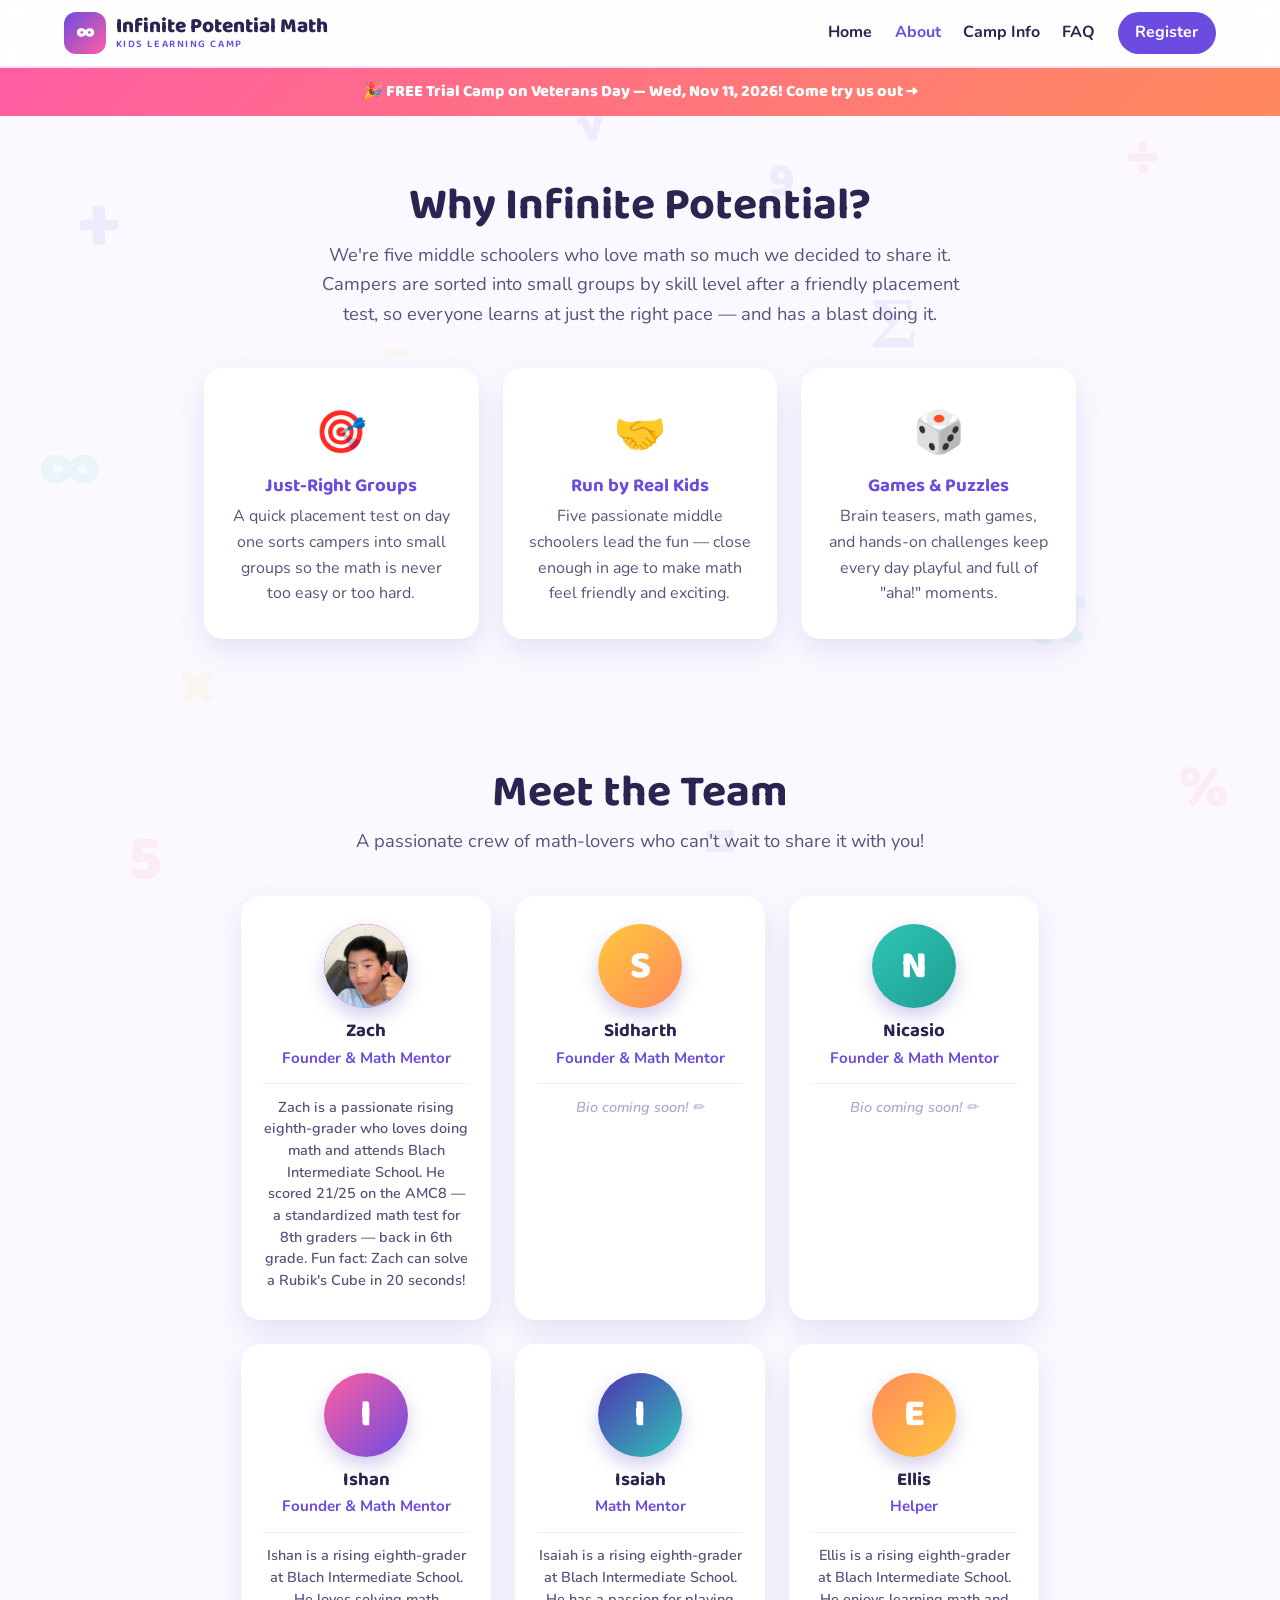
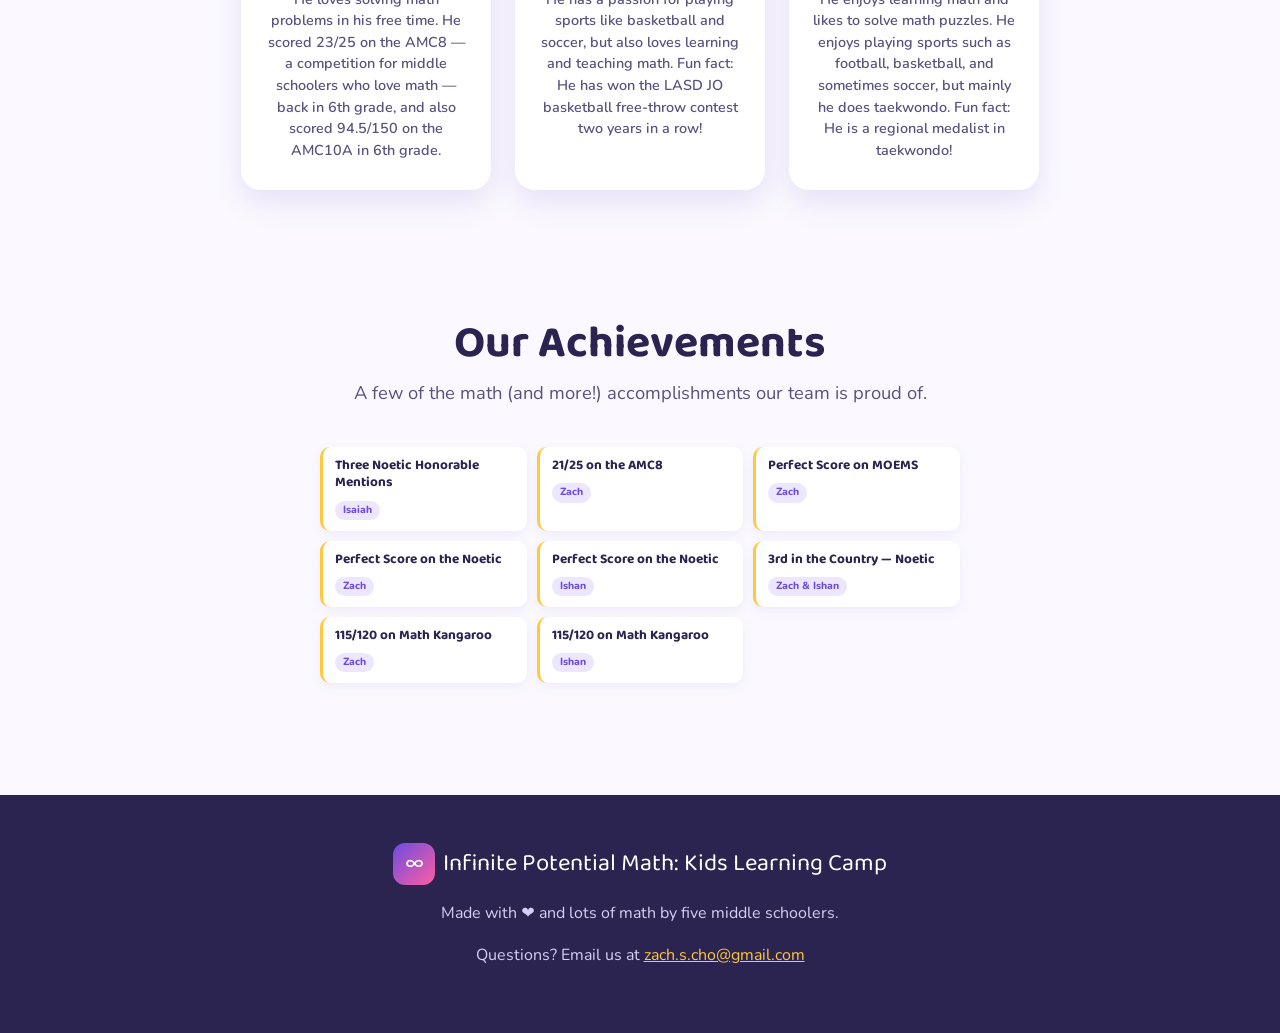
==== about.html @ b16ccacd "Free trial: split into grade sessions (2-3 AM, 4-6 PM), Los Altos location, no schedule; update Elli" ====
<!DOCTYPE html>
<html lang="en">
<head>
  <meta charset="UTF-8" />
  <meta name="viewport" content="width=device-width, initial-scale=1.0" />
  <title>About & Team — Infinite Potential Math: Kids Learning Camp</title>
  <meta name="description" content="Meet the five passionate middle schoolers behind Infinite Potential Math: Kids Learning Camp, and see our math achievements." />
  <link rel="icon" type="image/svg+xml" href="favicon.svg" />
  <link rel="preconnect" href="https://fonts.googleapis.com" />
  <link rel="preconnect" href="https://fonts.gstatic.com" crossorigin />
  <link href="https://fonts.googleapis.com/css2?family=Baloo+2:wght@500;600;700;800&family=Nunito:wght@400;600;700;800&display=swap" rel="stylesheet" />
  <link rel="stylesheet" href="styles.css?v=25" />
</head>
<body>

  <!-- Floating math symbols -->
  <div class="floaties" aria-hidden="true">
    <span>+</span><span>÷</span><span>π</span><span>×</span><span>√</span>
    <span>%</span><span>∞</span><span>=</span><span>−</span><span>Σ</span>
    <span>7</span><span>3</span><span>42</span><span>9</span><span>5</span>
  </div>

  <!-- Navbar -->
  <header class="nav">
    <a href="index.html" class="brand">
      <span class="brand-icon">∞</span>
      <span class="brand-text">Infinite Potential Math <small>Kids Learning Camp</small></span>
    </a>
    <nav class="nav-links">
      <a href="index.html">Home</a>
      <a href="about.html" class="active">About</a>
      <a href="info.html">Camp Info</a>
      <a href="faq.html">FAQ</a>
      <a href="register.html" class="nav-cta">Register</a>
    </nav>
  </header>

  <!-- Announcement banner -->
  <a class="announce" href="index.html#trial">🎉 FREE Trial Camp on Veterans Day — Wed, Nov 11, 2026! Come try us out →</a>

  <!-- About -->
  <section id="about" class="section about page-top">
    <h2 class="section-title">Why Infinite Potential?</h2>
    <p class="section-lead">
      We're five middle schoolers who love math so much we decided to share it.
      Campers are sorted into small groups by skill level after a friendly placement
      test, so everyone learns at just the right pace — and has a blast doing it.
    </p>
    <div class="cards">
      <div class="card">
        <div class="card-emoji">🎯</div>
        <h3>Just-Right Groups</h3>
        <p>A quick placement test on day one sorts campers into small groups so the math is never too easy or too hard.</p>
      </div>
      <div class="card">
        <div class="card-emoji">🤝</div>
        <h3>Run by Real Kids</h3>
        <p>Five passionate middle schoolers lead the fun — close enough in age to make math feel friendly and exciting.</p>
      </div>
      <div class="card">
        <div class="card-emoji">🎲</div>
        <h3>Games &amp; Puzzles</h3>
        <p>Brain teasers, math games, and hands-on challenges keep every day playful and full of "aha!" moments.</p>
      </div>
    </div>
  </section>

  <!-- Meet the Team -->
  <section id="team" class="section team">
    <h2 class="section-title">Meet the Team</h2>
    <p class="section-lead">A passionate crew of math-lovers who can't wait to share it with you!</p>
    <div class="team-grid">
      <div class="team-card">
        <div class="avatar" style="--c1:#6c4ce0; --c2:#ff5da2;">
          <img src="zach.jpg" alt="Zach" />
        </div>
        <h3>Zach</h3>
        <p>Founder &amp; Math Mentor</p>
        <p class="bio">Zach is a passionate rising eighth-grader who loves doing math and attends Blach Intermediate School. He scored 21/25 on the AMC8 — a standardized math test for 8th graders — back in 6th grade. Fun fact: Zach can solve a Rubik's Cube in 20 seconds!</p>
      </div>
      <div class="team-card">
        <div class="avatar" style="--c1:#ffc83d; --c2:#ff8a5c;">S</div>
        <h3>Sidharth</h3>
        <p>Founder &amp; Math Mentor</p>
        <p class="bio bio-todo">Bio coming soon! ✏️</p>
      </div>
      <div class="team-card">
        <div class="avatar" style="--c1:#2ec5b6; --c2:#1f9e91;">N</div>
        <h3>Nicasio</h3>
        <p>Founder &amp; Math Mentor</p>
        <p class="bio bio-todo">Bio coming soon! ✏️</p>
      </div>
      <div class="team-card">
        <div class="avatar" style="--c1:#ff5da2; --c2:#6c4ce0;">I</div>
        <h3>Ishan</h3>
        <p>Founder &amp; Math Mentor</p>
        <p class="bio">Ishan is a rising eighth-grader at Blach Intermediate School. He loves solving math problems in his free time. He scored 23/25 on the AMC8 — a competition for middle schoolers who love math — back in 6th grade, and also scored 94.5/150 on the AMC10A in 6th grade.</p>
      </div>
      <div class="team-card">
        <div class="avatar" style="--c1:#4f33b3; --c2:#2ec5b6;">I</div>
        <h3>Isaiah</h3>
        <p>Math Mentor</p>
        <p class="bio">Isaiah is a rising eighth-grader at Blach Intermediate School. He has a passion for playing sports like basketball and soccer, but also loves learning and teaching math. Fun fact: He has won the LASD JO basketball free-throw contest two years in a row!</p>
      </div>
      <div class="team-card">
        <div class="avatar" style="--c1:#ff8a5c; --c2:#ffc83d;">E</div>
        <h3>Ellis</h3>
        <p>Helper</p>
        <p class="bio">Ellis is a rising eighth-grader at Blach Intermediate School. He enjoys learning math and likes to solve math puzzles. He enjoys playing sports such as football, basketball, and sometimes soccer, but mainly he does taekwondo. Fun fact: He is a regional medalist in taekwondo!</p>
      </div>
    </div>
  </section>

  <!-- Achievements -->
  <section id="achievements" class="section achievements">
    <h2 class="section-title">Our Achievements</h2>
    <p class="section-lead">A few of the math (and more!) accomplishments our team is proud of.</p>
    <div class="achieve-grid">
      <div class="achieve-card">
        <h3>Three Noetic Honorable Mentions</h3>
        <span class="achieve-who">Isaiah</span>
      </div>
      <div class="achieve-card">
        <h3>21/25 on the AMC8</h3>
        <span class="achieve-who">Zach</span>
      </div>
      <div class="achieve-card">
        <h3>Perfect Score on MOEMS</h3>
        <span class="achieve-who">Zach</span>
      </div>
      <div class="achieve-card">
        <h3>Perfect Score on the Noetic</h3>
        <span class="achieve-who">Zach</span>
      </div>
      <div class="achieve-card">
        <h3>Perfect Score on the Noetic</h3>
        <span class="achieve-who">Ishan</span>
      </div>
      <div class="achieve-card">
        <h3>3rd in the Country — Noetic</h3>
        <span class="achieve-who">Zach &amp; Ishan</span>
      </div>
      <div class="achieve-card">
        <h3>115/120 on Math Kangaroo</h3>
        <span class="achieve-who">Zach</span>
      </div>
      <div class="achieve-card">
        <h3>115/120 on Math Kangaroo</h3>
        <span class="achieve-who">Ishan</span>
      </div>
    </div>
  </section>

  <!-- Footer -->
  <footer class="footer">
    <div class="footer-brand"><span class="brand-icon">∞</span> Infinite Potential Math: Kids Learning Camp</div>
    <p>Made with ❤️ and lots of math by five middle schoolers.</p>
    <p class="footer-contact">Questions? Email us at <a href="mailto:zach.s.cho@gmail.com">zach.s.cho@gmail.com</a></p>
  </footer>

</body>
</html>
---- styles.css ----
/* ===== Theme ===== */
:root {
  --purple: #6c4ce0;
  --purple-dark: #4f33b3;
  --pink: #ff5da2;
  --yellow: #ffc83d;
  --teal: #2ec5b6;
  --ink: #2b2350;
  --paper: #fbf9ff;
  --card: #ffffff;
  --shadow: 0 12px 30px rgba(76, 51, 179, 0.12);
  --radius: 20px;
}

* { box-sizing: border-box; }

html { scroll-behavior: smooth; }

body {
  margin: 0;
  font-family: 'Nunito', system-ui, sans-serif;
  color: var(--ink);
  background: var(--paper);
  line-height: 1.6;
  overflow-x: hidden;
}

h1, h2, h3, .brand-text { font-family: 'Baloo 2', cursive; line-height: 1.15; }

a { color: var(--purple); }

/* ===== Floating symbols ===== */
.floaties {
  position: fixed;
  inset: 0;
  pointer-events: none;
  z-index: 0;
}
.floaties span {
  position: absolute;
  font-family: 'Baloo 2', cursive;
  font-weight: 800;
  color: var(--purple);
  opacity: 0.08;
  animation: float 14s ease-in-out infinite;
}
.floaties span:nth-child(1) { left: 6%;  top: 18%; font-size: 5rem; animation-delay: 0s; }
.floaties span:nth-child(2) { left: 88%; top: 12%; font-size: 4rem; color: var(--pink); animation-delay: 1.5s; }
.floaties span:nth-child(3) { left: 80%; top: 60%; font-size: 6rem; color: var(--teal); animation-delay: 3s; }
.floaties span:nth-child(4) { left: 14%; top: 70%; font-size: 4.5rem; color: var(--yellow); animation-delay: 2s; }
.floaties span:nth-child(5) { left: 45%; top: 8%;  font-size: 3.5rem; animation-delay: 4s; }
.floaties span:nth-child(6) { left: 92%; top: 82%; font-size: 4rem; color: var(--pink); animation-delay: 1s; }
.floaties span:nth-child(7) { left: 3%;  top: 45%; font-size: 5rem; color: var(--teal); animation-delay: 5s; }
.floaties span:nth-child(8) { left: 55%; top: 88%; font-size: 4rem; animation-delay: 2.5s; }
.floaties span:nth-child(9) { left: 30%; top: 35%; font-size: 3rem; color: var(--yellow); animation-delay: 3.5s; }
.floaties span:nth-child(10){ left: 68%; top: 30%; font-size: 4.5rem; color: var(--purple); animation-delay: 0.8s; }
.floaties span:nth-child(11){ left: 22%; top: 52%; font-size: 4rem; color: var(--pink); animation-delay: 2.2s; }
.floaties span:nth-child(12){ left: 76%; top: 46%; font-size: 3.5rem; color: var(--yellow); animation-delay: 4.5s; }
.floaties span:nth-child(13){ left: 40%; top: 62%; font-size: 4.5rem; color: var(--teal); animation-delay: 1.3s; }
.floaties span:nth-child(14){ left: 60%; top: 16%; font-size: 3rem; color: var(--purple); animation-delay: 3.8s; }
.floaties span:nth-child(15){ left: 10%; top: 90%; font-size: 4rem; color: var(--pink); animation-delay: 0.4s; }

@keyframes float {
  0%, 100% { transform: translateY(0) rotate(0deg); }
  50% { transform: translateY(-25px) rotate(8deg); }
}

/* ===== Nav ===== */
.nav {
  position: sticky;
  top: 0;
  z-index: 50;
  display: flex;
  align-items: center;
  justify-content: space-between;
  padding: 0.75rem 5vw;
  background: rgba(255, 255, 255, 0.85);
  backdrop-filter: blur(10px);
  border-bottom: 2px solid #eee3ff;
}
.brand {
  display: flex;
  align-items: center;
  gap: 0.6rem;
  text-decoration: none;
  color: var(--ink);
  font-weight: 800;
}
.brand-icon {
  display: grid;
  place-items: center;
  width: 42px;
  height: 42px;
  border-radius: 12px;
  background: linear-gradient(135deg, var(--purple), var(--pink));
  color: #fff;
  font-family: 'Baloo 2', cursive;
  font-size: 1.5rem;
}
.brand-text { font-size: 1.3rem; display: flex; flex-direction: column; }
.brand-text small { font-size: 0.65rem; font-weight: 600; letter-spacing: 0.15em; text-transform: uppercase; color: var(--purple); }

.nav-links { display: flex; align-items: center; gap: 1.4rem; }
.nav-links a { text-decoration: none; color: var(--ink); font-weight: 700; }
.nav-links a:hover { color: var(--purple); }
.nav-links a.active { color: var(--purple); }
.nav-links a.nav-cta.active { color: #fff; }
.page-top { padding-top: 2.5rem; }
.nav-cta {
  background: var(--purple);
  color: #fff !important;
  padding: 0.5rem 1.1rem;
  border-radius: 999px;
}
.nav-cta:hover { background: var(--purple-dark); }

/* ===== Buttons ===== */
.btn {
  display: inline-block;
  text-decoration: none;
  font-weight: 800;
  font-family: 'Baloo 2', cursive;
  padding: 0.85rem 1.8rem;
  border-radius: 999px;
  border: none;
  cursor: pointer;
  transition: transform 0.15s ease, box-shadow 0.15s ease;
  font-size: 1.05rem;
}
.btn:hover { transform: translateY(-3px); }
.btn-primary {
  background: linear-gradient(135deg, var(--pink), #ff8a5c);
  color: #fff;
  box-shadow: 0 10px 22px rgba(255, 93, 162, 0.4);
}
.btn-ghost {
  background: #fff;
  color: var(--purple);
  border: 2px solid var(--purple);
}
.btn-big { font-size: 1.2rem; padding: 1rem 2.4rem; }

/* ===== Announcement banner ===== */
.announce {
  position: relative;
  z-index: 1;
  display: block;
  text-align: center;
  text-decoration: none;
  background: linear-gradient(135deg, var(--pink), #ff8a5c);
  color: #fff;
  font-weight: 800;
  font-family: 'Baloo 2', cursive;
  padding: 0.7rem 1.2rem;
  font-size: 1.02rem;
}
.announce:hover { filter: brightness(1.05); }

/* ===== Free Trial Day ===== */
.trial-card {
  max-width: 760px;
  margin: 0 auto;
  background: linear-gradient(135deg, #fff, #f6f1ff);
  border: 3px solid var(--pink);
  border-radius: var(--radius);
  padding: 2.4rem;
  box-shadow: var(--shadow);
  text-align: center;
}
.trial-eyebrow {
  display: inline-block;
  background: var(--pink);
  color: #fff;
  font-weight: 800;
  padding: 0.35rem 1rem;
  border-radius: 999px;
  font-size: 0.9rem;
  margin: 0 0 0.6rem;
}
.trial-title { font-size: clamp(1.8rem, 4vw, 2.6rem); margin: 0 0 0.6rem; color: var(--ink); }
.trial-sub { max-width: 560px; margin: 0 auto 1.6rem; color: #5a527d; font-size: 1.1rem; }
.trial-facts { display: grid; gap: 0.7rem; max-width: 580px; margin: 0 auto 2rem; text-align: left; }
.trial-fact {
  background: #fff;
  border-radius: 12px;
  padding: 0.8rem 1.1rem;
  color: var(--ink);
  font-weight: 600;
  box-shadow: 0 4px 12px rgba(76, 51, 179, 0.06);
}
.trial-fact-label { display: block; font-family: 'Baloo 2', cursive; color: var(--purple); font-size: 0.95rem; margin-bottom: 0.15rem; }
.trial-sched-title { color: var(--ink); margin: 0 0 1rem; font-size: 1.4rem; }
.trial-timeline { text-align: left; margin-bottom: 2rem; }

/* ===== Hero ===== */
.hero {
  position: relative;
  z-index: 1;
  text-align: center;
  padding: 5rem 5vw 4rem;
}
.hero-inner { max-width: 760px; margin: 0 auto; }
.eyebrow {
  display: inline-block;
  background: #fff0d6;
  color: #b5740a;
  font-weight: 800;
  padding: 0.4rem 1rem;
  border-radius: 999px;
  font-size: 0.9rem;
  margin-bottom: 1rem;
}
.hero h1 {
  font-size: clamp(2.4rem, 6vw, 4rem);
  margin: 0.2rem 0 1rem;
  background: linear-gradient(120deg, var(--purple), var(--pink) 60%, var(--teal));
  -webkit-background-clip: text;
  background-clip: text;
  -webkit-text-fill-color: transparent;
}
.hero-sub { font-size: 1.25rem; color: #5a527d; margin-bottom: 2rem; }
.hero-buttons { display: flex; gap: 1rem; justify-content: center; flex-wrap: wrap; }
.hero-badges {
  display: flex;
  gap: 1.2rem;
  justify-content: center;
  flex-wrap: wrap;
  margin-top: 2.5rem;
  font-weight: 700;
  color: var(--ink);
}
.hero-badges span {
  background: #fff;
  padding: 0.6rem 1.1rem;
  border-radius: 999px;
  box-shadow: var(--shadow);
}

/* ===== Sections ===== */
.section {
  position: relative;
  z-index: 1;
  max-width: 1000px;
  margin: 0 auto;
  padding: 4rem 5vw;
}
.section-title {
  text-align: center;
  font-size: clamp(2rem, 4vw, 2.8rem);
  margin: 0 0 0.5rem;
  color: var(--ink);
}
.section-lead {
  text-align: center;
  max-width: 640px;
  margin: 0 auto 2.5rem;
  font-size: 1.15rem;
  color: #5a527d;
}

/* ===== Welcome / intro ===== */
.welcome-text {
  max-width: 720px;
  margin: 0 auto;
  color: #4a4470;
  font-size: 1.15rem;
  line-height: 1.85;
}
.welcome-text p { margin: 0 0 1.1rem; }
.welcome-text p:last-child { margin-bottom: 0; }
.welcome-text strong { color: var(--purple); }

/* ===== About cards ===== */
.cards { display: grid; grid-template-columns: repeat(auto-fit, minmax(240px, 1fr)); gap: 1.5rem; }
.card {
  background: var(--card);
  border-radius: var(--radius);
  padding: 2rem 1.6rem;
  box-shadow: var(--shadow);
  text-align: center;
  transition: transform 0.2s ease;
}
.card:hover { transform: translateY(-6px); }
.card-emoji { font-size: 2.6rem; }
.card h3 { margin: 0.6rem 0 0.4rem; color: var(--purple); }
.card p { margin: 0; color: #5a527d; }

/* ===== Meet the Team ===== */
.team-grid {
  display: flex;
  flex-wrap: wrap;
  justify-content: center;
  gap: 1.5rem;
}
.team-card {
  flex: 0 1 250px;
  background: var(--card);
  border-radius: var(--radius);
  padding: 1.8rem 1.4rem;
  text-align: center;
  box-shadow: var(--shadow);
  transition: transform 0.2s ease;
}
.team-card:hover { transform: translateY(-6px); }
.avatar {
  width: 84px;
  height: 84px;
  margin: 0 auto 0.8rem;
  border-radius: 50%;
  display: grid;
  place-items: center;
  font-family: 'Baloo 2', cursive;
  font-size: 2.4rem;
  font-weight: 800;
  color: #fff;
  background: linear-gradient(135deg, var(--c1, var(--purple)), var(--c2, var(--pink)));
  box-shadow: 0 8px 18px rgba(76, 51, 179, 0.25);
  overflow: hidden;
}
.avatar img {
  width: 100%;
  height: 100%;
  object-fit: cover;
  border-radius: 50%;
}
.team-card h3 { margin: 0.2rem 0 0.2rem; color: var(--ink); }
.team-card p { margin: 0; color: var(--purple); font-weight: 700; font-size: 0.95rem; }
.team-card .bio {
  margin-top: 0.8rem;
  padding-top: 0.8rem;
  border-top: 1px solid #f0ebff;
  color: #5a527d;
  font-weight: 600;
  font-size: 0.9rem;
  line-height: 1.5;
}
.team-card .bio-todo { color: #b0a8cc; font-style: italic; font-weight: 600; }

/* ===== Achievements ===== */
.achieve-grid {
  display: grid;
  grid-template-columns: repeat(auto-fit, minmax(160px, 1fr));
  gap: 0.6rem;
  max-width: 640px;
  margin: 0 auto;
}
.achieve-card {
  background: var(--card);
  border-radius: 10px;
  padding: 0.6rem 0.75rem;
  box-shadow: 0 4px 12px rgba(76, 51, 179, 0.07);
  border-left: 3px solid var(--yellow);
}
.achieve-card h3 { margin: 0 0 0.25rem; color: var(--ink); font-size: 0.85rem; line-height: 1.3; }
.achieve-who {
  display: inline-block;
  background: #ece6ff;
  color: var(--purple);
  font-weight: 800;
  font-size: 0.65rem;
  padding: 0.1rem 0.5rem;
  border-radius: 999px;
}

/* ===== Scroll reveal ===== */
.reveal {
  opacity: 0;
  transition: opacity 0.7s ease, transform 0.7s cubic-bezier(0.22, 1, 0.36, 1);
  will-change: opacity, transform;
}
.reveal-left  { transform: translateX(-70px); }
.reveal-right { transform: translateX(70px); }
.reveal-up    { transform: translateY(50px); }
.reveal.is-visible { opacity: 1; transform: translate(0, 0); }

@media (prefers-reduced-motion: reduce) {
  .reveal { opacity: 1 !important; transform: none !important; transition: none; }
}

/* ===== Schedule timeline ===== */
.timeline {
  list-style: none;
  margin: 0 auto;
  padding: 0;
  max-width: 640px;
}
.timeline li {
  display: flex;
  gap: 1rem;
  align-items: center;
  background: #fff;
  border-radius: 12px;
  padding: 0.7rem 1.1rem;
  margin-bottom: 0.6rem;
  box-shadow: 0 4px 12px rgba(76, 51, 179, 0.06);
}
.timeline li.break { background: #fffdf3; }
.timeline .time {
  font-weight: 800;
  color: var(--purple);
  min-width: 120px;
  font-family: 'Baloo 2', cursive;
}
.timeline li.break .time { color: #c79100; }
.timeline .event { color: var(--ink); font-weight: 600; }
.schedule-note {
  max-width: 640px;
  margin: 1.6rem auto 0;
  background: #f1ecff;
  border-radius: 14px;
  padding: 1rem 1.4rem;
  text-align: center;
  color: var(--ink);
}

/* ===== Dates ===== */
.spots-banner {
  max-width: 640px;
  margin: -1.2rem auto 2rem;
  text-align: center;
  background: #fff0d6;
  color: #b5740a;
  font-weight: 700;
  padding: 0.7rem 1.2rem;
  border-radius: 12px;
}
.spot-tag {
  display: block;
  margin-top: 0.4rem;
  background: #ffe3ea;
  color: #d6346b;
  font-weight: 800;
  font-size: 0.72rem;
  padding: 0.15rem 0.6rem;
  border-radius: 999px;
}
.weeks { display: grid; grid-template-columns: repeat(auto-fit, minmax(170px, 1fr)); gap: 1rem; }
.week {
  background: linear-gradient(135deg, #fff, #f6f1ff);
  border: 2px solid #eadfff;
  border-radius: 16px;
  padding: 1.3rem 1rem;
  text-align: center;
  font-weight: 700;
  color: var(--ink);
  box-shadow: 0 6px 16px rgba(76, 51, 179, 0.07);
  transition: transform 0.15s ease, border-color 0.15s ease;
}
.week:hover { transform: translateY(-4px); border-color: var(--pink); }
.week-num {
  display: block;
  font-family: 'Baloo 2', cursive;
  font-size: 1.2rem;
  color: var(--pink);
  margin-bottom: 0.2rem;
}
.week-grade {
  display: inline-block;
  margin-top: 0.5rem;
  padding: 0.2rem 0.7rem;
  border-radius: 999px;
  font-size: 0.8rem;
  font-weight: 800;
  font-family: 'Baloo 2', cursive;
}
.grade-upper { background: #ece6ff; color: var(--purple); }
.grade-lower { background: #d8f6f2; color: #1f9e91; }
.btn-grade {
  display: block;
  margin-top: 0.25rem;
  font-style: normal;
  font-size: 0.7rem;
  font-weight: 800;
  padding: 0.1rem 0.5rem;
  border-radius: 999px;
}
.week-btn.is-selected .btn-grade { background: rgba(255, 255, 255, 0.25); color: #fff; }

/* ===== What to Bring (bullet list) ===== */
.bring-list {
  max-width: 640px;
  margin: 0 auto;
  padding-left: 1.3rem;
  color: var(--ink);
  font-size: 1.12rem;
  line-height: 1.7;
}
.bring-list li { margin-bottom: 0.8rem; }
.bring-list strong { color: var(--purple); }

/* ===== What to Bring (legacy cards, unused) ===== */
.bring-grid {
  display: flex;
  flex-wrap: wrap;
  justify-content: center;
  gap: 1.5rem;
}
.bring-break { flex-basis: 100%; height: 0; }
.bring-card {
  flex: 0 1 175px;
  background: linear-gradient(135deg, #fff, #f6f1ff);
  border: 2px solid #eadfff;
  border-radius: var(--radius);
  padding: 2rem 1.4rem;
  text-align: center;
  box-shadow: var(--shadow);
  transition: transform 0.2s ease, border-color 0.2s ease;
}
.bring-card:hover { transform: translateY(-6px); border-color: var(--teal); }
.bring-emoji {
  font-size: 3rem;
  width: 90px;
  height: 90px;
  margin: 0 auto 0.6rem;
  display: grid;
  place-items: center;
  border-radius: 50%;
  background: #fff;
  box-shadow: 0 6px 16px rgba(76, 51, 179, 0.12);
}
.bring-card h3 { margin: 0.4rem 0 0.3rem; color: var(--purple); }
.bring-card p { margin: 0; color: #5a527d; }
.bring-card.optional { border-color: var(--teal); border-style: dashed; }
.opt-tag {
  display: inline-block;
  background: var(--teal);
  color: #fff;
  font-family: 'Nunito', sans-serif;
  font-weight: 800;
  font-size: 0.65rem;
  letter-spacing: 0.05em;
  text-transform: uppercase;
  padding: 0.15rem 0.55rem;
  border-radius: 999px;
  vertical-align: middle;
  margin-left: 0.3rem;
}
.bring-card.recommended { border-color: var(--purple); }
.rec-tag {
  display: inline-block;
  background: var(--purple);
  color: #fff;
  font-family: 'Nunito', sans-serif;
  font-weight: 800;
  font-size: 0.65rem;
  letter-spacing: 0.05em;
  text-transform: uppercase;
  padding: 0.15rem 0.55rem;
  border-radius: 999px;
  vertical-align: middle;
  margin-left: 0.3rem;
}

/* ===== Pricing ===== */
.price-cards {
  display: grid;
  grid-template-columns: repeat(auto-fit, minmax(260px, 1fr));
  gap: 1.5rem;
  margin-bottom: 2.5rem;
}
.price-card {
  position: relative;
  background: #fff;
  border-radius: var(--radius);
  padding: 2rem 1.8rem;
  box-shadow: var(--shadow);
  border: 3px solid transparent;
}
.price-card.featured { border-color: var(--pink); }
.ribbon {
  position: absolute;
  top: -14px;
  right: 20px;
  background: var(--pink);
  color: #fff;
  font-weight: 800;
  font-size: 0.8rem;
  padding: 0.3rem 0.9rem;
  border-radius: 999px;
  font-family: 'Baloo 2', cursive;
}
.price-tag {
  font-family: 'Baloo 2', cursive;
  font-size: 1.4rem;
  color: var(--purple);
}
.price-big {
  font-family: 'Baloo 2', cursive;
  font-size: 3rem;
  color: var(--ink);
  line-height: 1;
  margin: 0.3rem 0;
}
.price-big span { font-size: 1.1rem; color: #8a82ad; font-family: 'Nunito'; font-weight: 700; }
.price-sub { color: #8a82ad; font-weight: 700; margin: 0 0 1rem; }
.price-list { list-style: none; padding: 0; margin: 0; }
.price-list li { padding: 0.35rem 0; border-top: 1px solid #f0ebff; color: #5a527d; }

.discounts { display: grid; grid-template-columns: repeat(auto-fit, minmax(260px, 1fr)); gap: 1.5rem; max-width: 460px; margin: 0 auto; }
.opt-label { font-weight: 600; font-size: 0.85rem; color: #8a82ad; }
.discount {
  background: linear-gradient(135deg, var(--purple), var(--purple-dark));
  color: #fff;
  border-radius: var(--radius);
  padding: 1.8rem;
  text-align: center;
  box-shadow: var(--shadow);
}
.discount:last-child { background: linear-gradient(135deg, var(--teal), #1f9e91); }
.discount-emoji { font-size: 2.4rem; }
.discount h3 { margin: 0.4rem 0; color: #fff; }
.discount p { margin: 0; opacity: 0.95; }
.discount strong { color: var(--yellow); }
.discount:last-child strong { color: #fff; }

/* ===== Register form ===== */
.reg-form {
  max-width: 720px;
  margin: 0 auto;
  background: #fff;
  border-radius: var(--radius);
  padding: 2.2rem;
  box-shadow: var(--shadow);
}
.form-row { display: grid; grid-template-columns: 1fr 1fr; gap: 1.2rem; margin-bottom: 1.2rem; }
.reg-form label { display: flex; flex-direction: column; font-weight: 700; color: var(--ink); gap: 0.35rem; }
.reg-form label.full { margin-bottom: 1.2rem; }
.reg-form input, .reg-form select, .reg-form textarea {
  font-family: 'Nunito', sans-serif;
  font-size: 1rem;
  padding: 0.75rem 0.9rem;
  border: 2px solid #e6def8;
  border-radius: 12px;
  background: #fbf9ff;
  color: var(--ink);
}
.reg-form input:focus, .reg-form select:focus, .reg-form textarea:focus {
  outline: none;
  border-color: var(--purple);
  background: #fff;
}
.form-msg { text-align: center; font-weight: 800; margin: 1rem 0 0; min-height: 1.2rem; color: var(--teal); }

/* Weeks picker */
.weeks-picker { border: none; padding: 0; margin: 0 0 1.2rem; }
.weeks-picker legend {
  font-weight: 700;
  color: var(--ink);
  padding: 0;
  margin-bottom: 0.6rem;
}
.weeks-picker legend span {
  font-weight: 600;
  font-size: 0.85rem;
  color: #8a82ad;
  margin-left: 0.3rem;
}
.week-buttons {
  display: grid;
  grid-template-columns: repeat(auto-fit, minmax(130px, 1fr));
  gap: 0.7rem;
}
.week-btn {
  display: flex;
  flex-direction: column;
  align-items: center;
  gap: 0.1rem;
  font-family: 'Baloo 2', cursive;
  font-weight: 700;
  font-size: 1.05rem;
  color: var(--purple);
  background: #fbf9ff;
  border: 2px solid #e6def8;
  border-radius: 14px;
  padding: 0.7rem 0.5rem;
  cursor: pointer;
  transition: transform 0.12s ease, background 0.12s ease, border-color 0.12s ease, color 0.12s ease;
}
.week-btn small {
  font-family: 'Nunito', sans-serif;
  font-weight: 700;
  font-size: 0.78rem;
  color: #8a82ad;
}
.week-btn:hover { transform: translateY(-3px); border-color: var(--purple); }
.week-btn.is-selected {
  background: linear-gradient(135deg, var(--purple), var(--pink));
  border-color: transparent;
  color: #fff;
  box-shadow: 0 8px 18px rgba(108, 76, 224, 0.35);
}
.week-btn.is-selected small { color: rgba(255, 255, 255, 0.9); }

/* ===== Footer ===== */
.footer {
  position: relative;
  z-index: 1;
  text-align: center;
  padding: 3rem 5vw;
  background: var(--ink);
  color: #d7d0f5;
  margin-top: 3rem;
}
.footer-brand {
  font-family: 'Baloo 2', cursive;
  font-size: 1.5rem;
  color: #fff;
  display: flex;
  align-items: center;
  justify-content: center;
  gap: 0.5rem;
  margin-bottom: 0.5rem;
}
.footer a { color: var(--yellow); }
.footer-fine { opacity: 0.6; font-size: 0.85rem; margin-top: 1rem; }

/* ===== Responsive ===== */
@media (max-width: 640px) {
  .nav-links { gap: 0.8rem; font-size: 0.9rem; }
  .nav-links a:not(.nav-cta) { display: none; }
  .form-row { grid-template-columns: 1fr; }
  .timeline li { flex-direction: column; align-items: flex-start; gap: 0.2rem; }
  .timeline .time { min-width: auto; }
}

/* ===== FAQ ===== */
.faq-list { max-width: 720px; margin: 0 auto; }
.faq-item {
  background: #fff;
  border-radius: 14px;
  box-shadow: 0 4px 12px rgba(76, 51, 179, 0.07);
  margin-bottom: 0.8rem;
  overflow: hidden;
}
.faq-item summary {
  list-style: none;
  cursor: pointer;
  padding: 1rem 1.3rem;
  font-family: 'Baloo 2', cursive;
  font-weight: 700;
  font-size: 1.05rem;
  color: var(--ink);
  display: flex;
  align-items: center;
  justify-content: space-between;
  gap: 1rem;
}
.faq-item summary::-webkit-details-marker { display: none; }
.faq-item summary::after {
  content: '+';
  font-size: 1.5rem;
  color: var(--purple);
  font-weight: 800;
  transition: transform 0.2s ease;
  line-height: 1;
}
.faq-item[open] summary::after { transform: rotate(45deg); }
.faq-item summary:hover { color: var(--purple); }
.faq-item > p {
  margin: 0;
  padding: 0 1.3rem 1.2rem;
  color: #5a527d;
  line-height: 1.6;
}

/* ===== Review / "Check Your Information" ===== */
.review-panel {
  max-width: 720px;
  margin: 0 auto;
  background: #fff;
  border-radius: var(--radius);
  padding: 2.2rem;
  box-shadow: var(--shadow);
}
.review-title { text-align: center; margin: 0 0 0.3rem; color: var(--ink); }
.review-sub { text-align: center; color: #5a527d; margin: 0 0 1.6rem; }
.review-list {
  display: grid;
  grid-template-columns: max-content 1fr;
  gap: 0.7rem 1.2rem;
  margin: 0 0 1.6rem;
}
.review-list dt { font-weight: 800; color: var(--purple); }
.review-list dd { margin: 0; color: var(--ink); word-break: break-word; }
.total-tag {
  display: flex;
  align-items: center;
  justify-content: space-between;
  gap: 1rem;
  background: linear-gradient(135deg, var(--purple), var(--purple-dark));
  color: #fff;
  border-radius: 16px;
  padding: 1.1rem 1.6rem;
  box-shadow: 0 10px 22px rgba(76, 51, 179, 0.3);
}
.total-tag span { font-weight: 700; font-size: 1.15rem; }
.total-tag strong { font-family: 'Baloo 2', cursive; font-size: 2.1rem; line-height: 1; }
.total-note { text-align: center; font-size: 0.9rem; color: #8a82ad; margin: 0.9rem 0 1.5rem; }
.review-actions { display: flex; gap: 1rem; justify-content: center; flex-wrap: wrap; }
.review-done { text-align: center; padding: 1.5rem 1rem; }
.done-emoji { font-size: 3.2rem; }
.review-done h3 { color: var(--purple); margin: 0.5rem 0 0.3rem; font-size: 1.6rem; }
.review-done p { color: #5a527d; margin: 0; }
.submit-error { text-align: center; color: var(--pink); font-weight: 700; margin: 1rem 0 0; }

@media (max-width: 540px) {
  .review-list { grid-template-columns: 1fr; gap: 0.2rem; }
  .review-list dt { margin-top: 0.6rem; }
  .total-tag { flex-direction: column; text-align: center; }
}

/* ===== Confetti 🎉 ===== */
.confetti-piece {
  position: fixed;
  top: -20px;
  z-index: 9999;
  pointer-events: none;
  opacity: 0;
  animation-name: confetti-fall;
  animation-timing-function: ease-in;
  animation-fill-mode: forwards;
}
@keyframes confetti-fall {
  0%   { transform: translateY(-20px) translateX(0) rotate(0deg); opacity: 1; }
  100% { transform: translateY(104vh) translateX(var(--drift, 0)) rotate(var(--spin, 360deg)); opacity: 1; }
}

/* ===== Gradual hover grow =====
   Cards smoothly scale up when hovered. Placed last so the hover
   transform reliably wins over the scroll-reveal end state. */
.card:hover,
.team-card:hover,
.bring-card:hover,
.price-card:hover,
.week:hover {
  transform: translateY(-6px) scale(1.06);
  transition: transform 0.4s cubic-bezier(0.22, 1, 0.36, 1);
}
@media (prefers-reduced-motion: reduce) {
  .card:hover,
  .team-card:hover,
  .bring-card:hover,
  .price-card:hover,
  .week:hover { transform: none; }
}
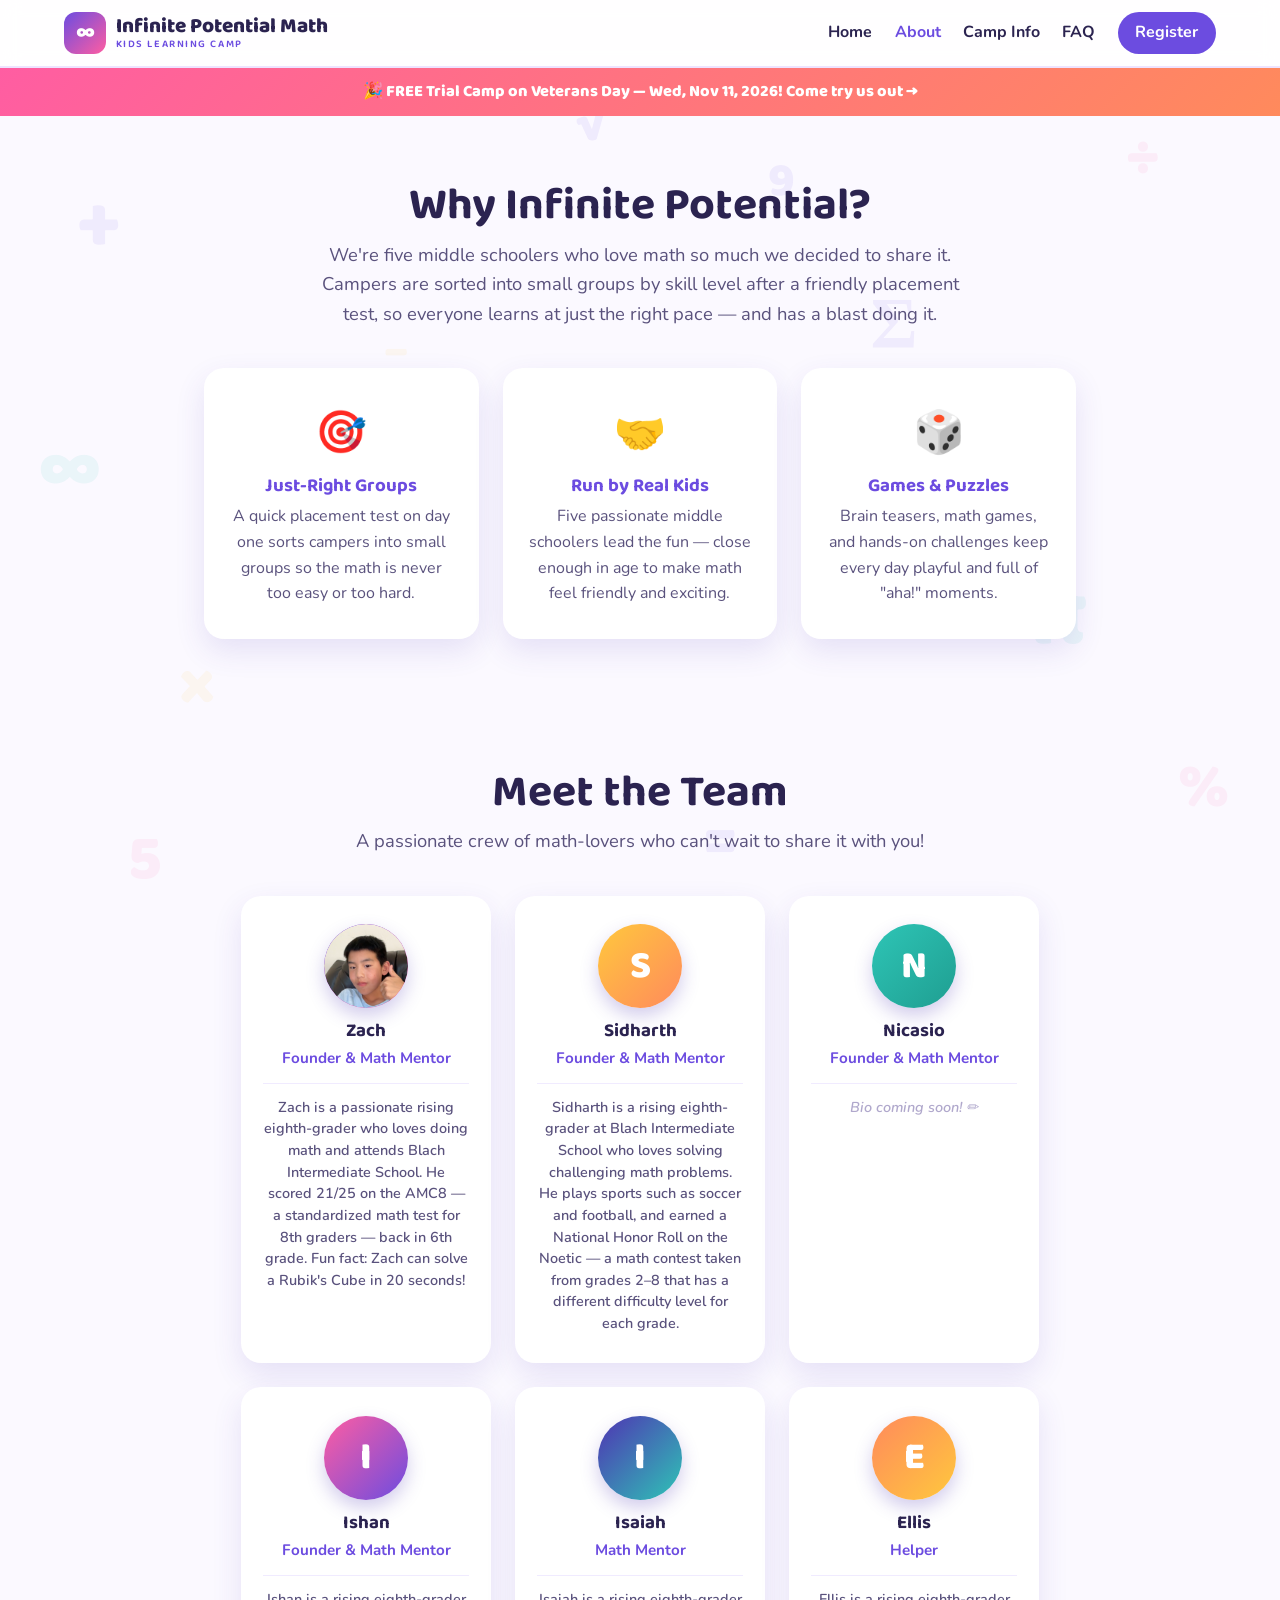
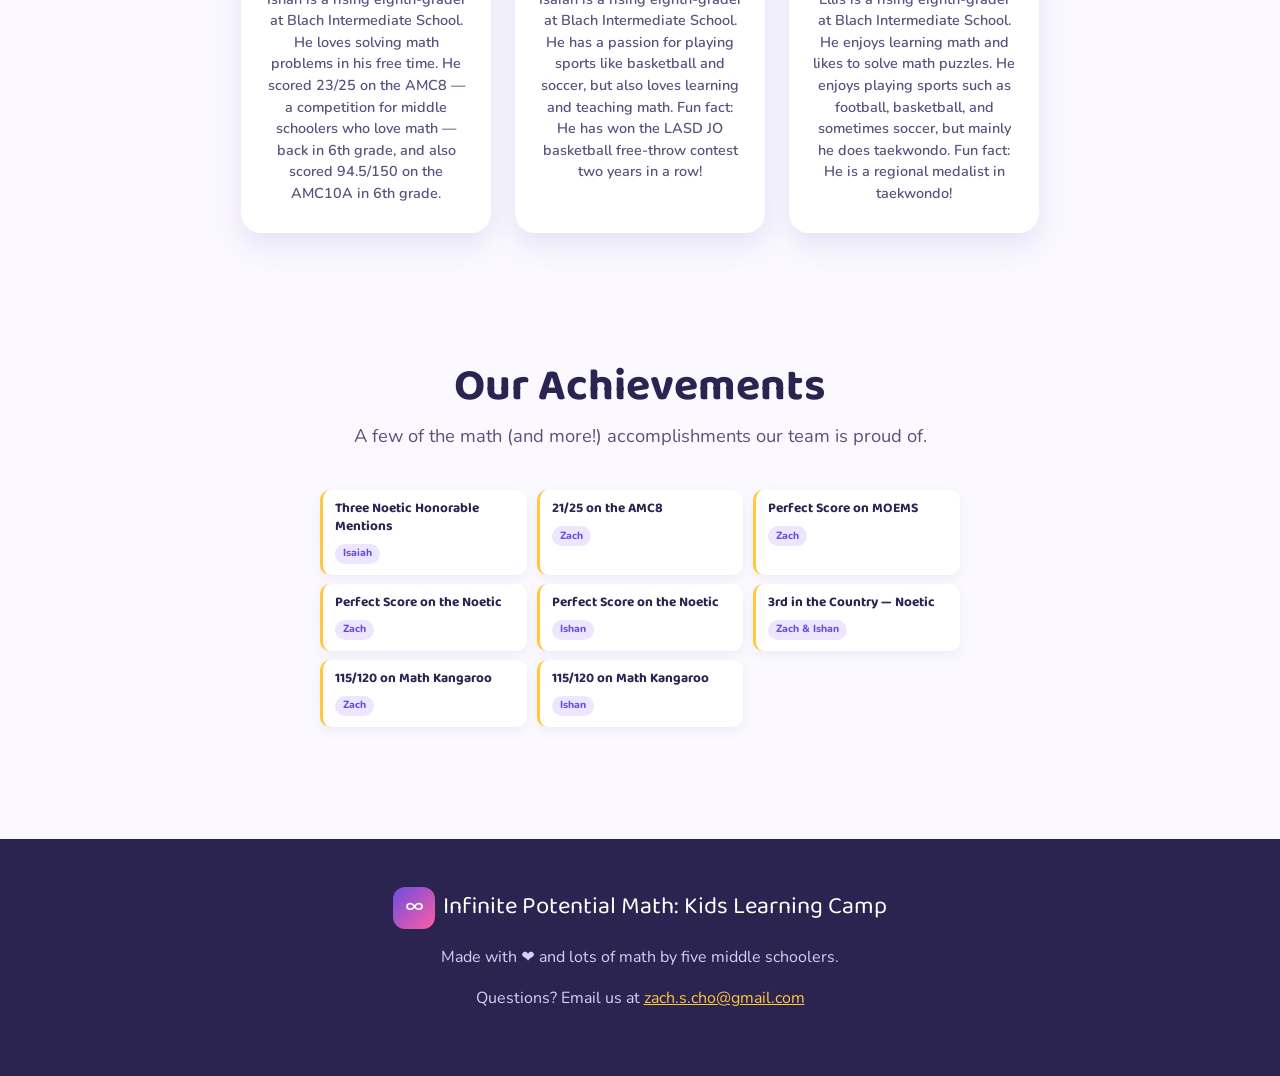
==== commit 770813dd: "Add Sidharth's bio" ====
--- a/about.html
+++ b/about.html
@@ -9,7 +9,7 @@
   <link rel="preconnect" href="https://fonts.googleapis.com" />
   <link rel="preconnect" href="https://fonts.gstatic.com" crossorigin />
   <link href="https://fonts.googleapis.com/css2?family=Baloo+2:wght@500;600;700;800&family=Nunito:wght@400;600;700;800&display=swap" rel="stylesheet" />
-  <link rel="stylesheet" href="styles.css?v=25" />
+  <link rel="stylesheet" href="styles.css?v=28" />
 </head>
 <body>
 
@@ -82,7 +82,7 @@
         <div class="avatar" style="--c1:#ffc83d; --c2:#ff8a5c;">S</div>
         <h3>Sidharth</h3>
         <p>Founder &amp; Math Mentor</p>
-        <p class="bio bio-todo">Bio coming soon! ✏️</p>
+        <p class="bio">Sidharth is a rising eighth-grader at Blach Intermediate School who loves solving challenging math problems. He plays sports such as soccer and football, and earned a National Honor Roll on the Noetic — a math contest taken from grades 2–8 that has a different difficulty level for each grade.</p>
       </div>
       <div class="team-card">
         <div class="avatar" style="--c1:#2ec5b6; --c2:#1f9e91;">N</div>
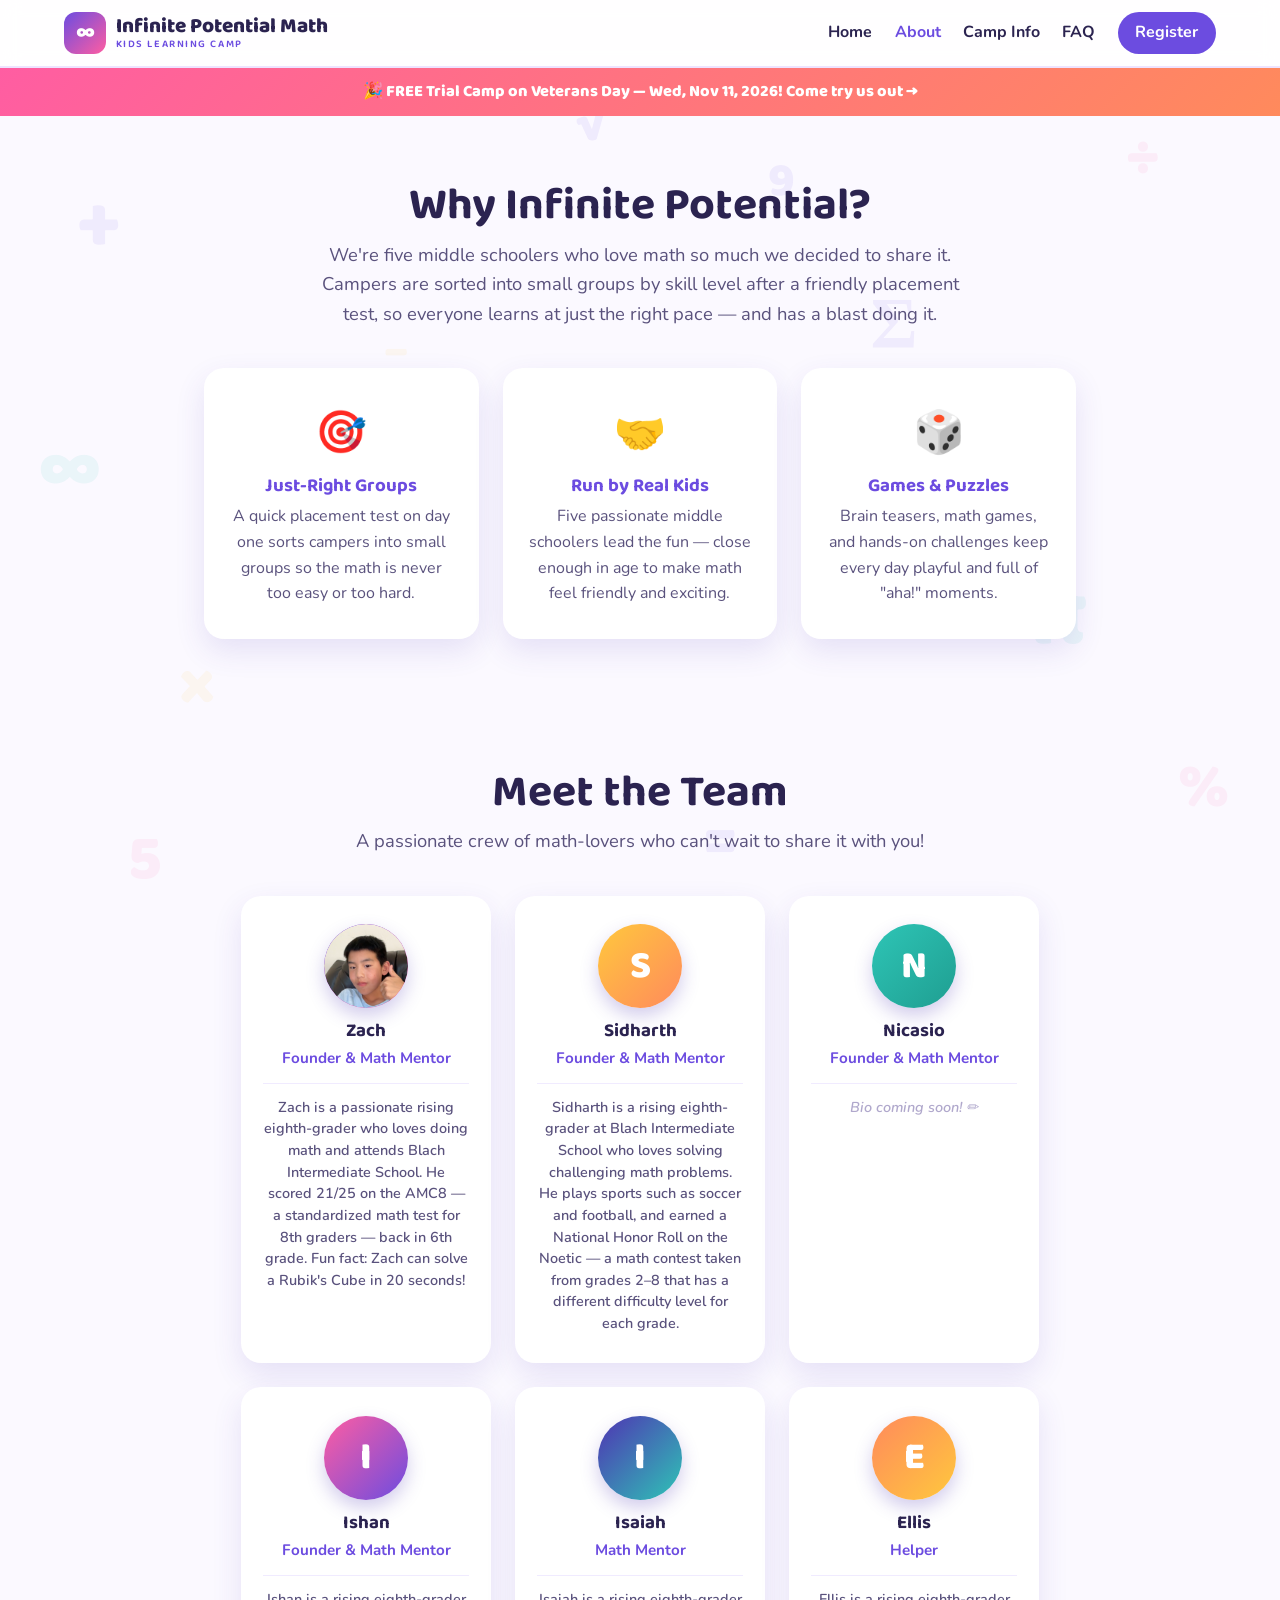
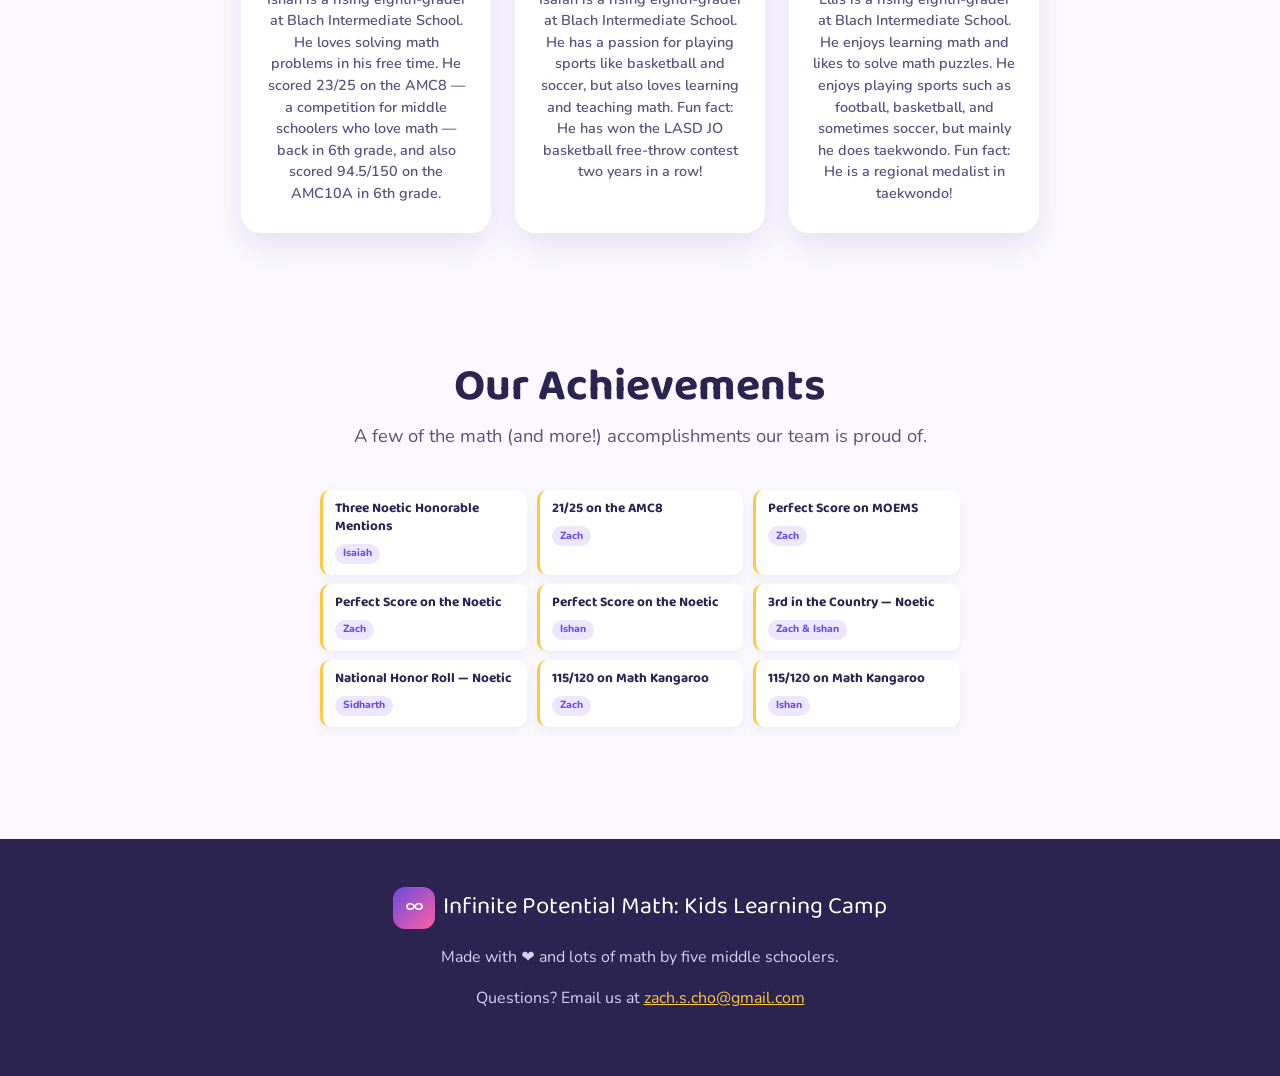
==== commit cb87df8d: "Add Sidharth's National Honor Roll to achievements" ====
--- a/about.html
+++ b/about.html
@@ -141,6 +141,10 @@
         <span class="achieve-who">Zach &amp; Ishan</span>
       </div>
       <div class="achieve-card">
+        <h3>National Honor Roll — Noetic</h3>
+        <span class="achieve-who">Sidharth</span>
+      </div>
+      <div class="achieve-card">
         <h3>115/120 on Math Kangaroo</h3>
         <span class="achieve-who">Zach</span>
       </div>
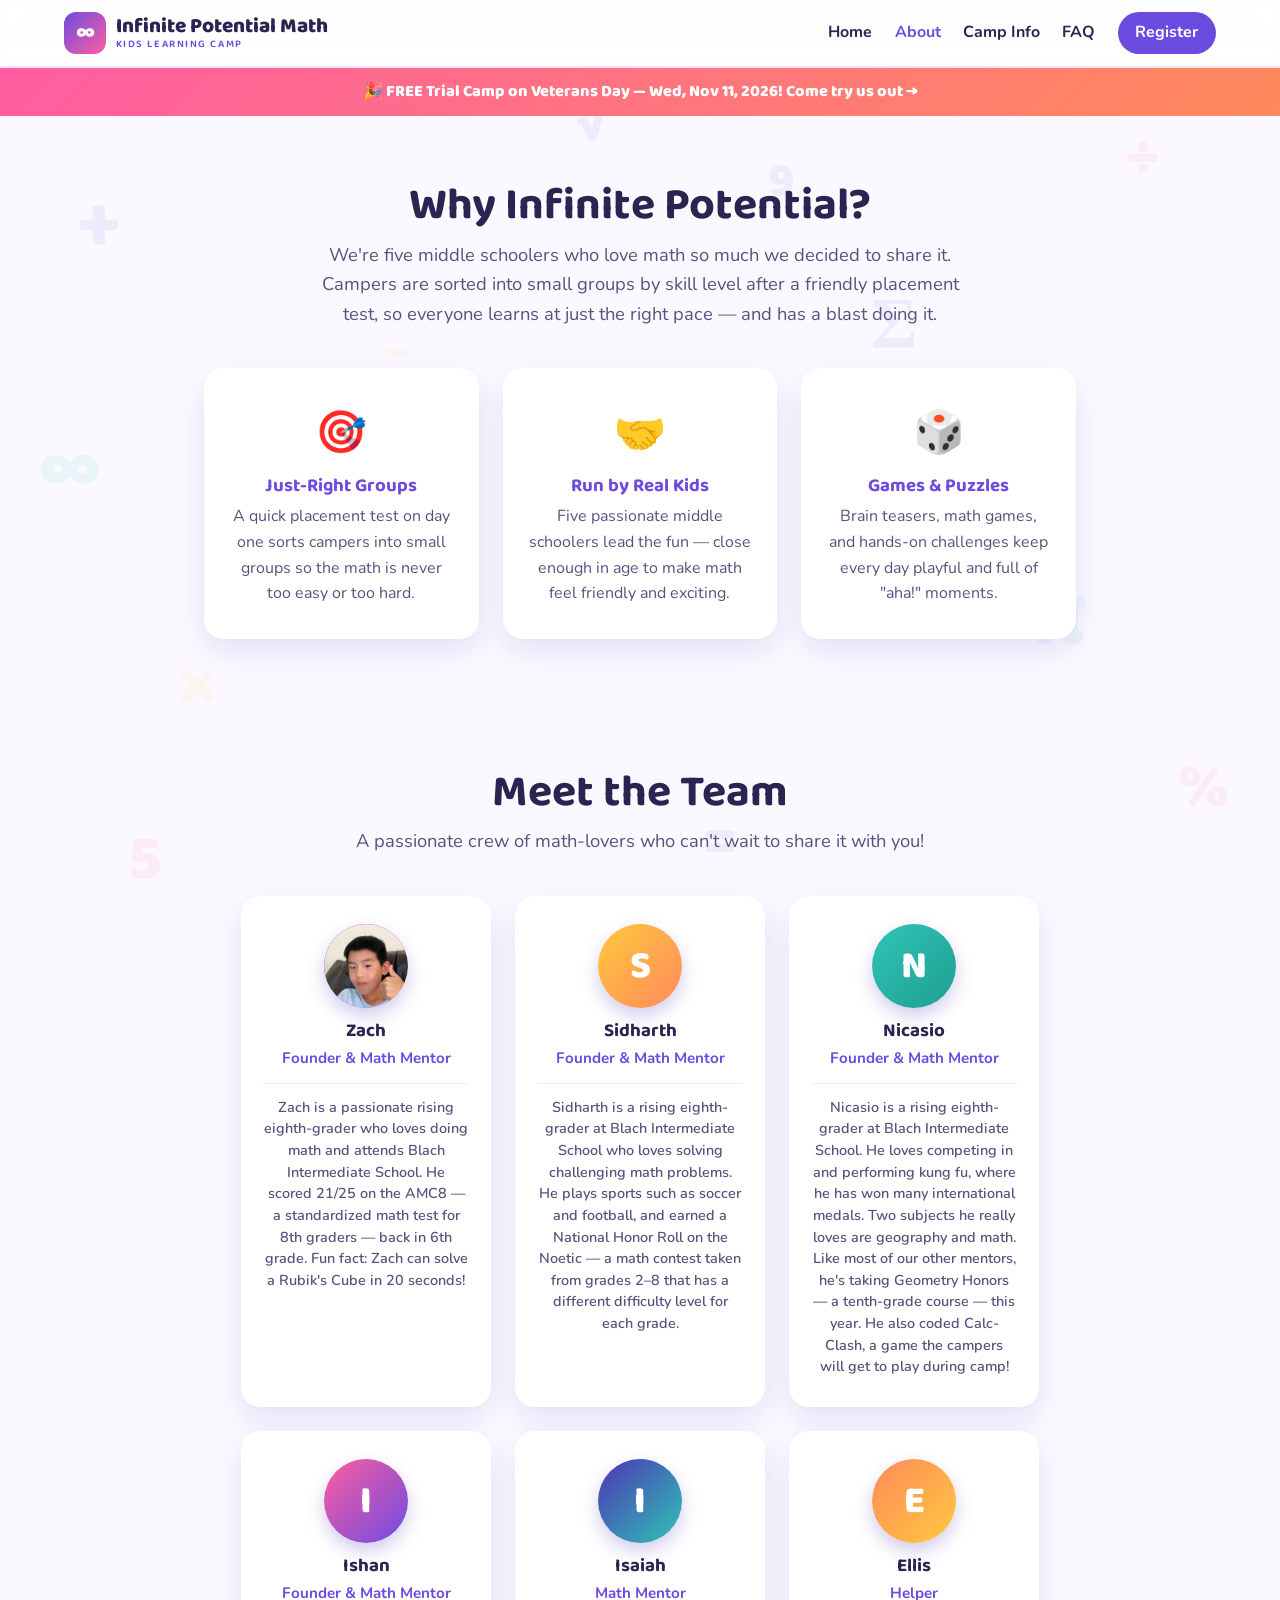
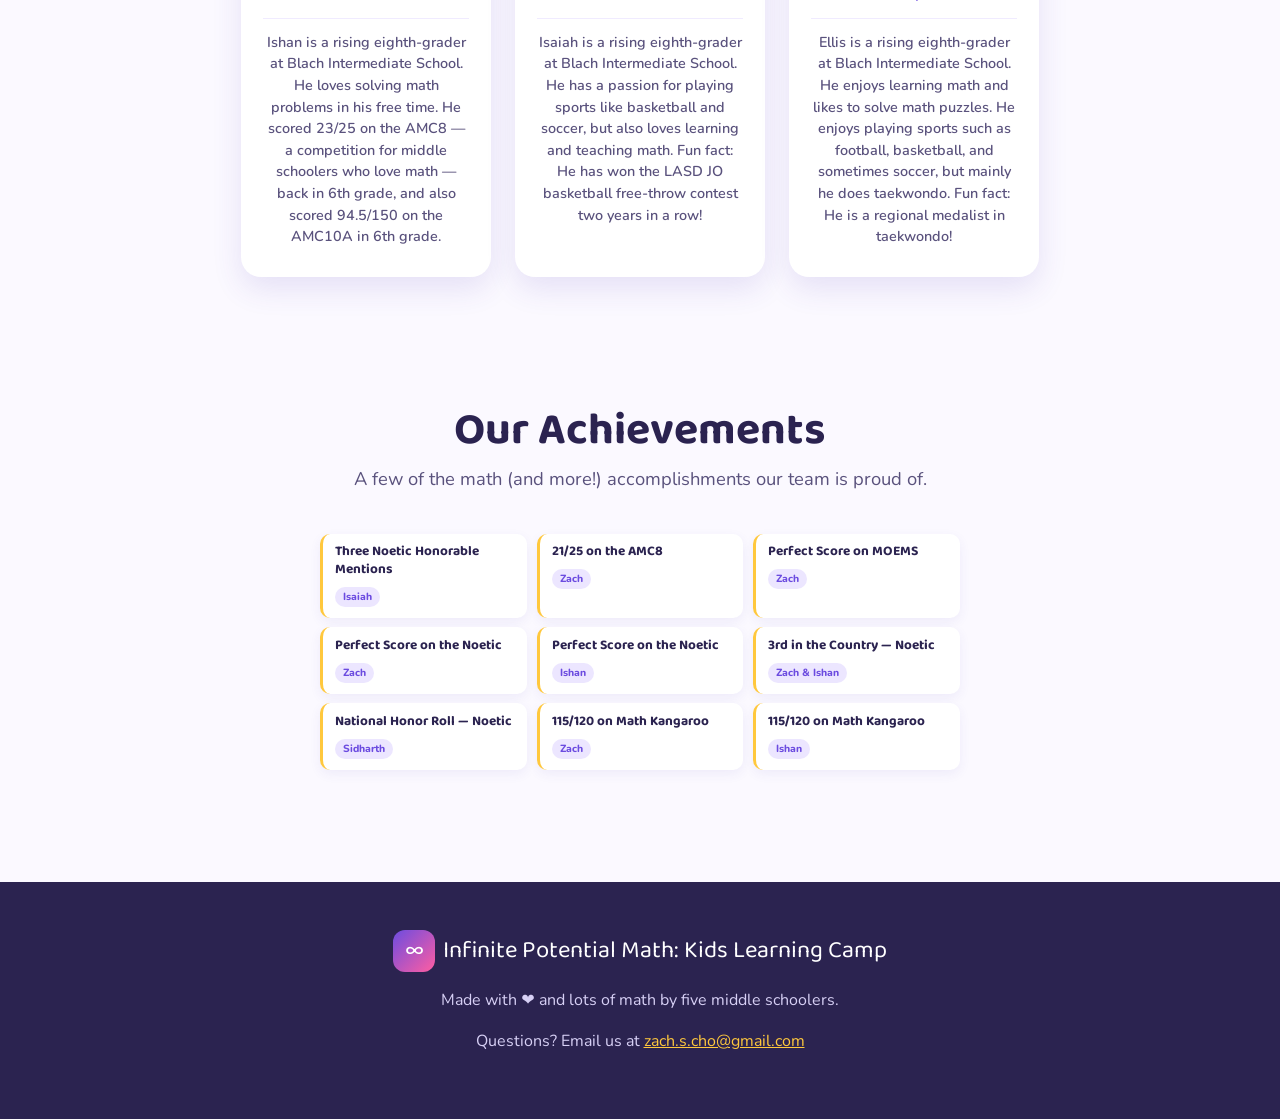
==== commit 6f73ddc8: "Add Nicasio's bio (team page now complete)" ====
--- a/about.html
+++ b/about.html
@@ -9,7 +9,7 @@
   <link rel="preconnect" href="https://fonts.googleapis.com" />
   <link rel="preconnect" href="https://fonts.gstatic.com" crossorigin />
   <link href="https://fonts.googleapis.com/css2?family=Baloo+2:wght@500;600;700;800&family=Nunito:wght@400;600;700;800&display=swap" rel="stylesheet" />
-  <link rel="stylesheet" href="styles.css?v=28" />
+  <link rel="stylesheet" href="styles.css?v=29" />
 </head>
 <body>
 
@@ -88,7 +88,7 @@
         <div class="avatar" style="--c1:#2ec5b6; --c2:#1f9e91;">N</div>
         <h3>Nicasio</h3>
         <p>Founder &amp; Math Mentor</p>
-        <p class="bio bio-todo">Bio coming soon! ✏️</p>
+        <p class="bio">Nicasio is a rising eighth-grader at Blach Intermediate School. He loves competing in and performing kung fu, where he has won many international medals. Two subjects he really loves are geography and math. Like most of our other mentors, he's taking Geometry Honors — a tenth-grade course — this year. He also coded Calc-Clash, a game the campers will get to play during camp!</p>
       </div>
       <div class="team-card">
         <div class="avatar" style="--c1:#ff5da2; --c2:#6c4ce0;">I</div>
@@ -162,5 +162,7 @@
     <p class="footer-contact">Questions? Email us at <a href="mailto:zach.s.cho@gmail.com">zach.s.cho@gmail.com</a></p>
   </footer>
 
+  <button class="to-top" id="toTop" aria-label="Back to top" title="Back to top">↑</button>
+  <script src="site.js?v=29"></script>
 </body>
 </html>
--- a/styles.css
+++ b/styles.css
@@ -809,6 +809,59 @@
   .total-tag { flex-direction: column; text-align: center; }
 }
 
+/* ===== Back-to-top button ===== */
+.to-top {
+  position: fixed;
+  bottom: 22px;
+  right: 22px;
+  width: 52px;
+  height: 52px;
+  border: none;
+  border-radius: 50%;
+  background: linear-gradient(135deg, var(--purple), var(--pink));
+  color: #fff;
+  font-size: 1.5rem;
+  font-weight: 800;
+  line-height: 1;
+  cursor: pointer;
+  box-shadow: 0 8px 20px rgba(76, 51, 179, 0.35);
+  opacity: 0;
+  visibility: hidden;
+  transform: translateY(12px);
+  transition: opacity 0.25s ease, transform 0.25s ease, visibility 0.25s;
+  z-index: 60;
+}
+.to-top.show { opacity: 1; visibility: visible; transform: translateY(0); }
+.to-top:hover { filter: brightness(1.07); transform: translateY(-3px); }
+@media print { .to-top { display: none; } }
+
+/* ===== 404 page ===== */
+.notfound {
+  text-align: center;
+  max-width: 640px;
+  margin: 0 auto;
+}
+.notfound-big {
+  font-family: 'Baloo 2', cursive;
+  font-size: clamp(5rem, 20vw, 10rem);
+  line-height: 1;
+  margin: 0;
+  background: linear-gradient(120deg, var(--purple), var(--pink) 60%, var(--teal));
+  -webkit-background-clip: text;
+  background-clip: text;
+  -webkit-text-fill-color: transparent;
+}
+.notfound-joke {
+  background: #fff;
+  border-radius: var(--radius);
+  padding: 1.4rem 1.6rem;
+  box-shadow: var(--shadow);
+  margin: 1.8rem auto;
+  color: var(--ink);
+  font-weight: 700;
+  font-size: 1.15rem;
+}
+
 /* ===== Confetti 🎉 ===== */
 .confetti-piece {
   position: fixed;
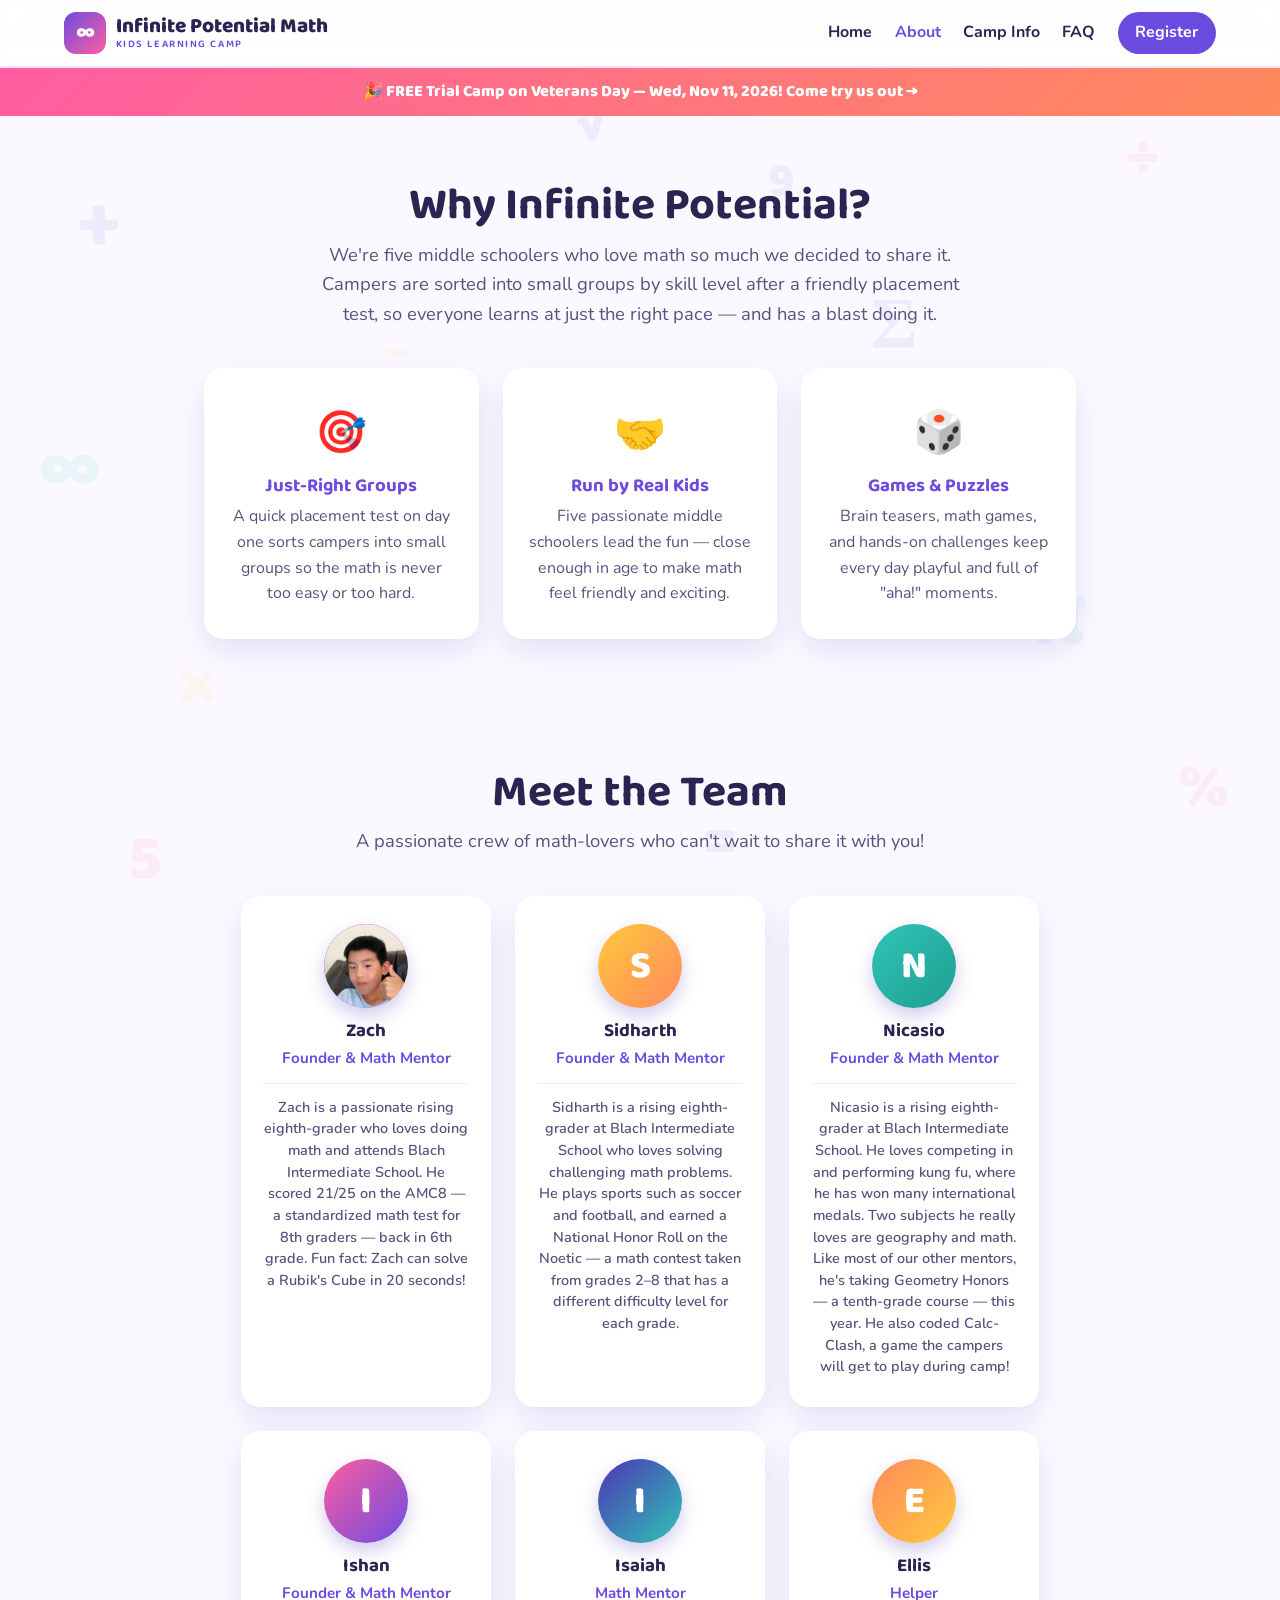
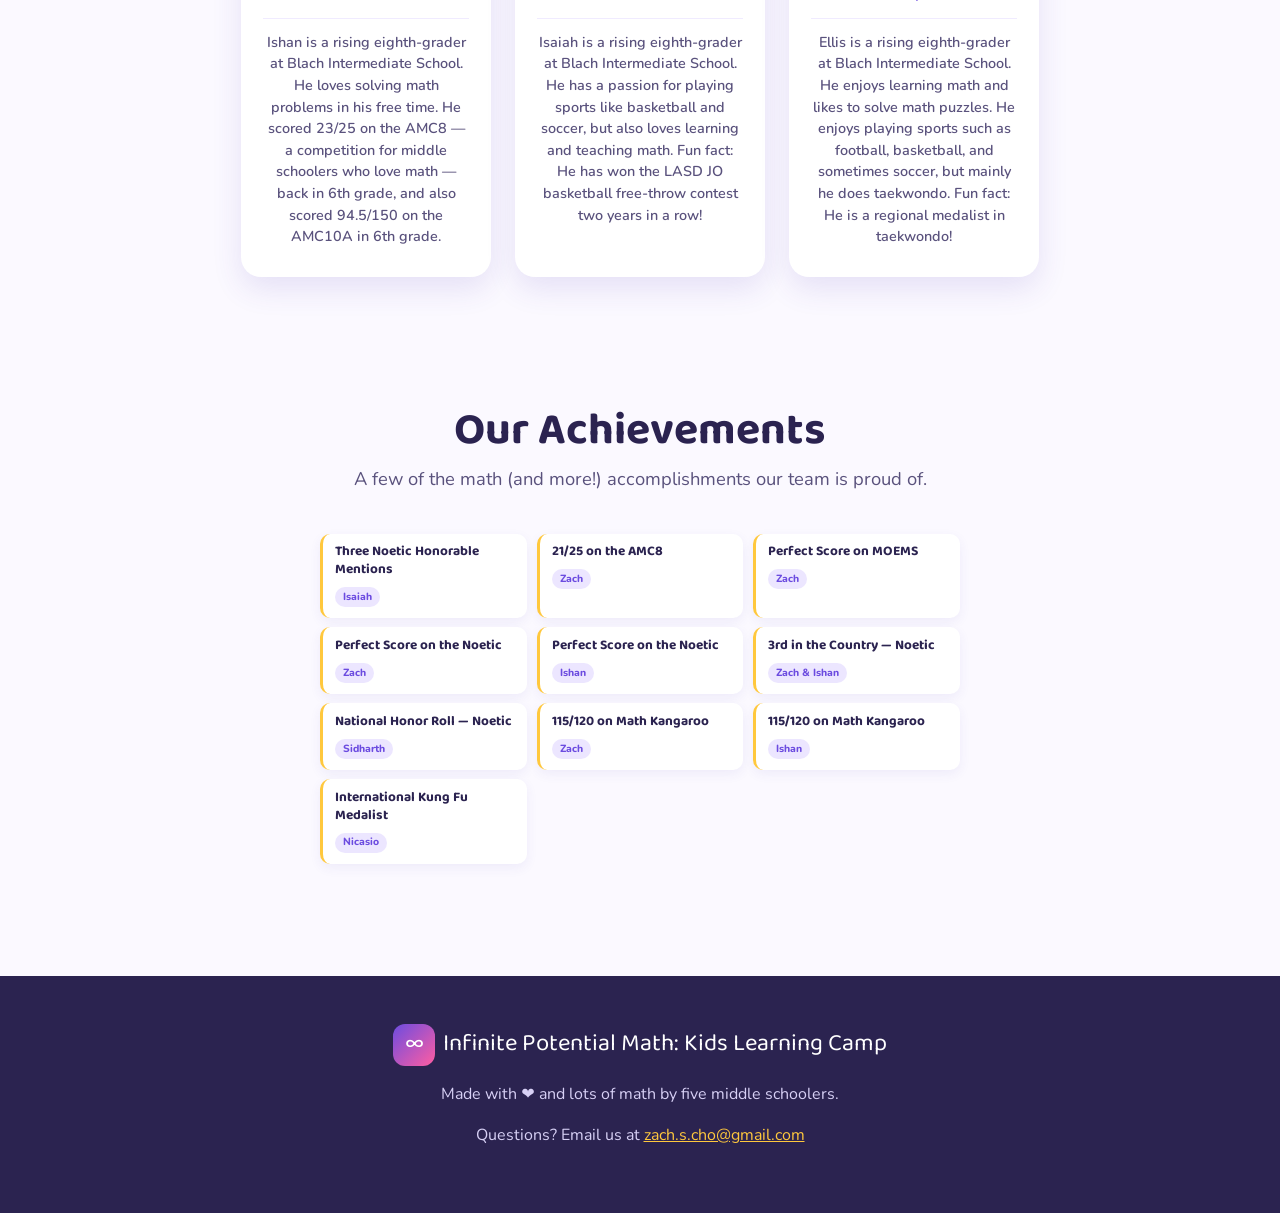
==== commit cc487c79: "Add Nicasio kung fu achievement and Calc-Clash callout on home" ====
--- a/about.html
+++ b/about.html
@@ -9,7 +9,7 @@
   <link rel="preconnect" href="https://fonts.googleapis.com" />
   <link rel="preconnect" href="https://fonts.gstatic.com" crossorigin />
   <link href="https://fonts.googleapis.com/css2?family=Baloo+2:wght@500;600;700;800&family=Nunito:wght@400;600;700;800&display=swap" rel="stylesheet" />
-  <link rel="stylesheet" href="styles.css?v=29" />
+  <link rel="stylesheet" href="styles.css?v=30" />
 </head>
 <body>
 
@@ -152,6 +152,10 @@
         <h3>115/120 on Math Kangaroo</h3>
         <span class="achieve-who">Ishan</span>
       </div>
+      <div class="achieve-card">
+        <h3>International Kung Fu Medalist</h3>
+        <span class="achieve-who">Nicasio</span>
+      </div>
     </div>
   </section>
 
@@ -163,6 +167,6 @@
   </footer>
 
   <button class="to-top" id="toTop" aria-label="Back to top" title="Back to top">↑</button>
-  <script src="site.js?v=29"></script>
+  <script src="site.js?v=30"></script>
 </body>
 </html>
--- a/styles.css
+++ b/styles.css
@@ -809,6 +809,36 @@
   .total-tag { flex-direction: column; text-align: center; }
 }
 
+/* ===== Calc-Clash callout ===== */
+.cc-card {
+  max-width: 780px;
+  margin: 0 auto;
+  display: flex;
+  align-items: center;
+  gap: 1.4rem;
+  background: linear-gradient(135deg, var(--purple), var(--purple-dark));
+  color: #fff;
+  border-radius: var(--radius);
+  padding: 1.8rem 2rem;
+  box-shadow: var(--shadow);
+}
+.cc-emoji {
+  font-size: 3.4rem;
+  flex-shrink: 0;
+  width: 78px;
+  height: 78px;
+  display: grid;
+  place-items: center;
+  border-radius: 20px;
+  background: rgba(255, 255, 255, 0.15);
+}
+.cc-body h3 { margin: 0 0 0.35rem; color: #fff; font-size: 1.5rem; }
+.cc-body p { margin: 0; color: #e7e0ff; line-height: 1.55; }
+.cc-body strong { color: var(--yellow); }
+@media (max-width: 560px) {
+  .cc-card { flex-direction: column; text-align: center; }
+}
+
 /* ===== Back-to-top button ===== */
 .to-top {
   position: fixed;
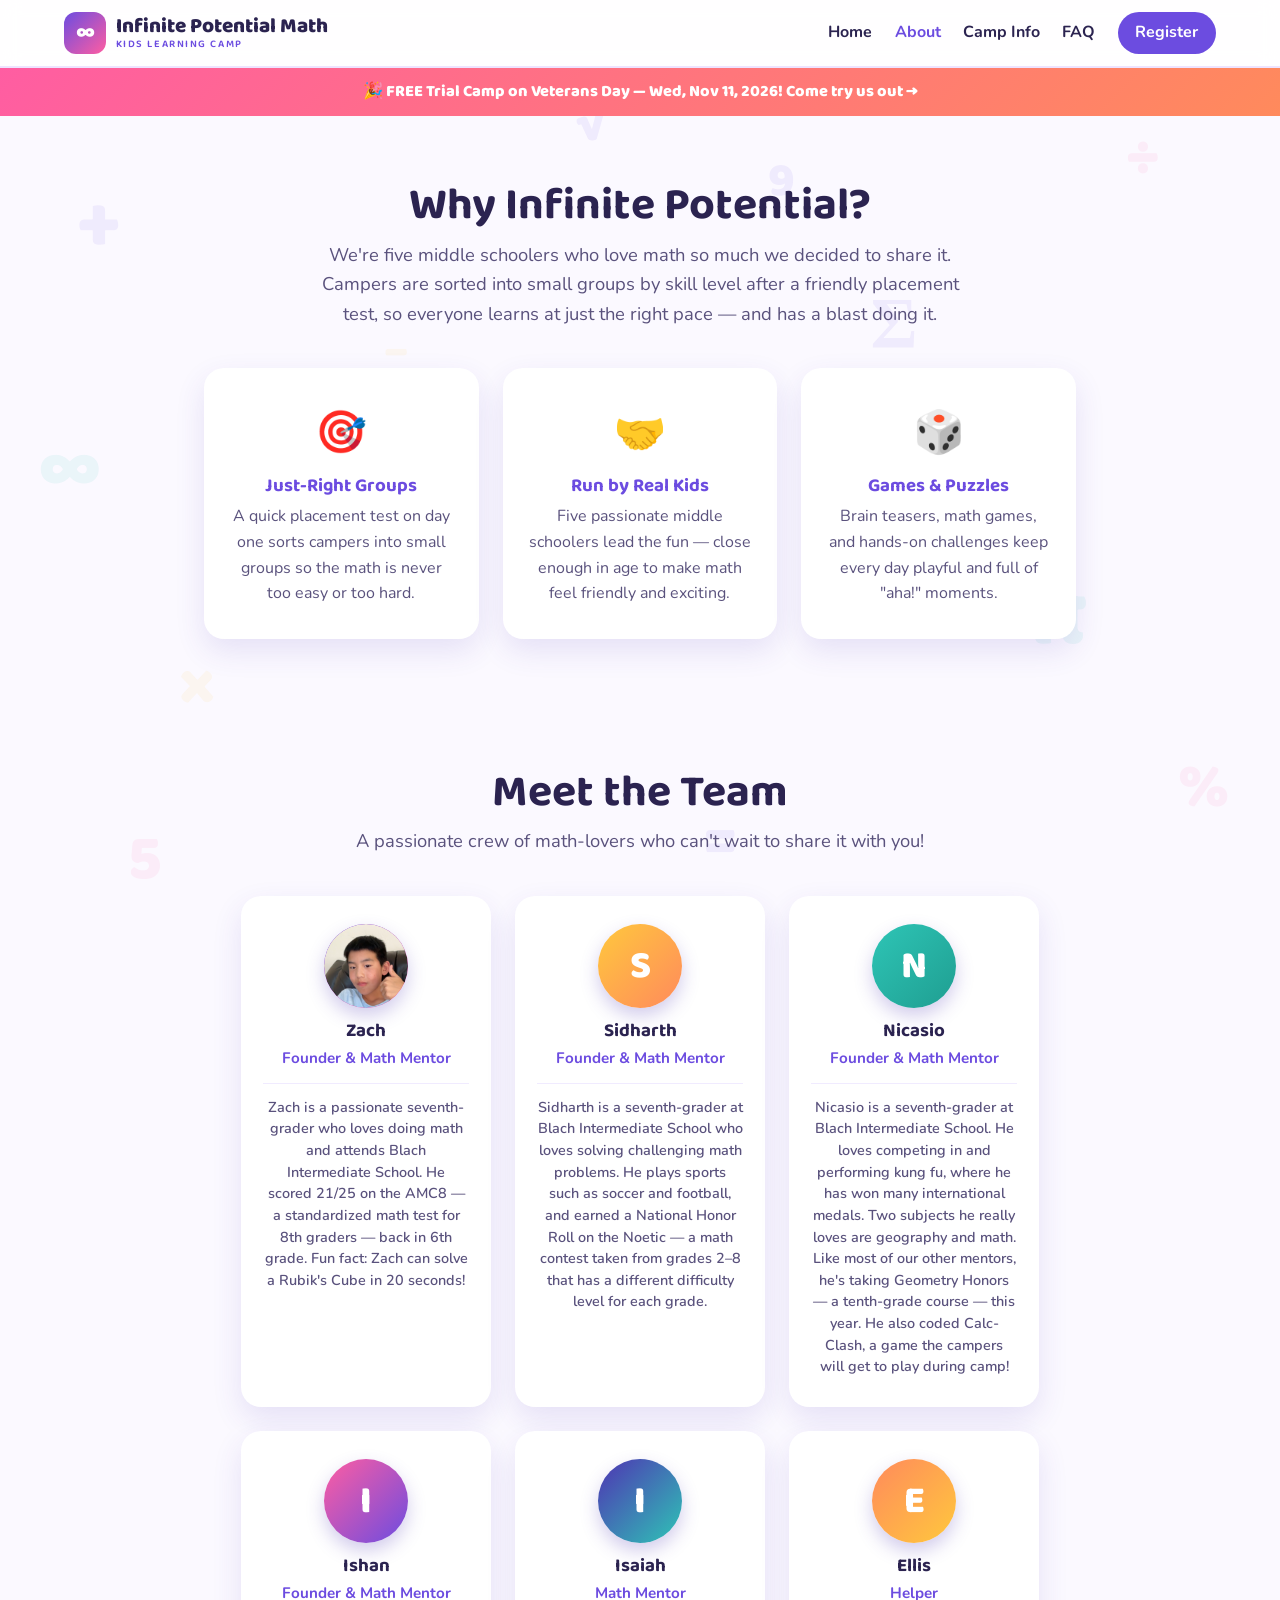
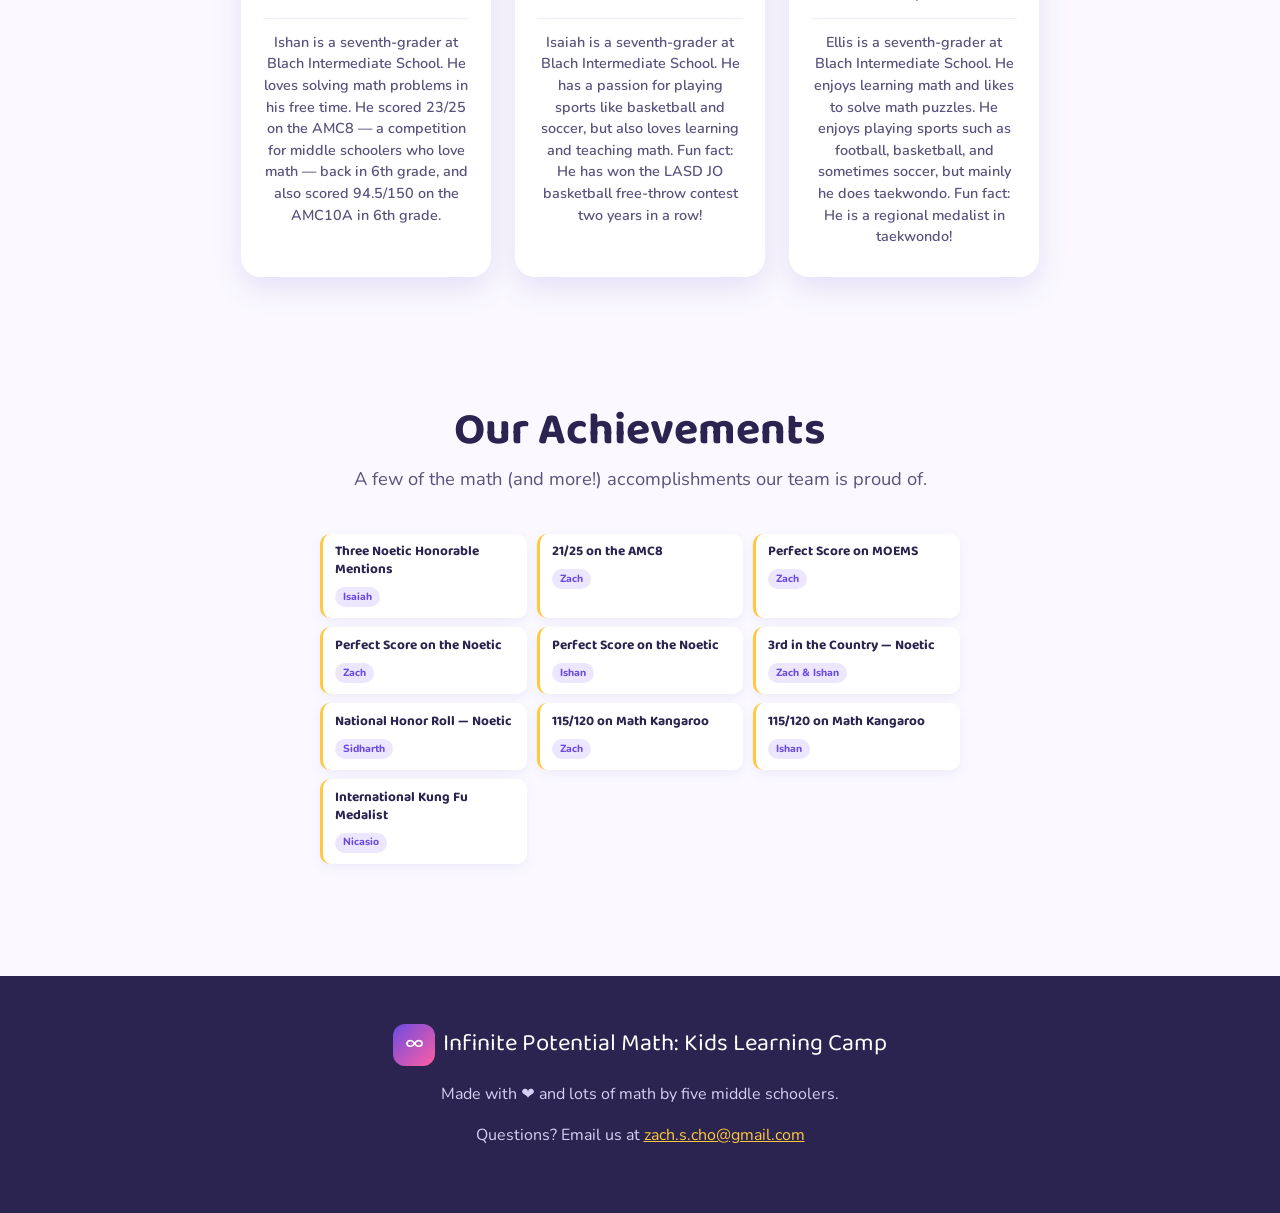
==== commit 515fc755: "Update team bios from rising 8th grade to 7th grade Co-Authored-By: Claude Opus 4.8 <noreply@anthrop" ====
--- a/about.html
+++ b/about.html
@@ -76,37 +76,37 @@
         </div>
         <h3>Zach</h3>
         <p>Founder &amp; Math Mentor</p>
-        <p class="bio">Zach is a passionate rising eighth-grader who loves doing math and attends Blach Intermediate School. He scored 21/25 on the AMC8 — a standardized math test for 8th graders — back in 6th grade. Fun fact: Zach can solve a Rubik's Cube in 20 seconds!</p>
+        <p class="bio">Zach is a passionate seventh-grader who loves doing math and attends Blach Intermediate School. He scored 21/25 on the AMC8 — a standardized math test for 8th graders — back in 6th grade. Fun fact: Zach can solve a Rubik's Cube in 20 seconds!</p>
       </div>
       <div class="team-card">
         <div class="avatar" style="--c1:#ffc83d; --c2:#ff8a5c;">S</div>
         <h3>Sidharth</h3>
         <p>Founder &amp; Math Mentor</p>
-        <p class="bio">Sidharth is a rising eighth-grader at Blach Intermediate School who loves solving challenging math problems. He plays sports such as soccer and football, and earned a National Honor Roll on the Noetic — a math contest taken from grades 2–8 that has a different difficulty level for each grade.</p>
+        <p class="bio">Sidharth is a seventh-grader at Blach Intermediate School who loves solving challenging math problems. He plays sports such as soccer and football, and earned a National Honor Roll on the Noetic — a math contest taken from grades 2–8 that has a different difficulty level for each grade.</p>
       </div>
       <div class="team-card">
         <div class="avatar" style="--c1:#2ec5b6; --c2:#1f9e91;">N</div>
         <h3>Nicasio</h3>
         <p>Founder &amp; Math Mentor</p>
-        <p class="bio">Nicasio is a rising eighth-grader at Blach Intermediate School. He loves competing in and performing kung fu, where he has won many international medals. Two subjects he really loves are geography and math. Like most of our other mentors, he's taking Geometry Honors — a tenth-grade course — this year. He also coded Calc-Clash, a game the campers will get to play during camp!</p>
+        <p class="bio">Nicasio is a seventh-grader at Blach Intermediate School. He loves competing in and performing kung fu, where he has won many international medals. Two subjects he really loves are geography and math. Like most of our other mentors, he's taking Geometry Honors — a tenth-grade course — this year. He also coded Calc-Clash, a game the campers will get to play during camp!</p>
       </div>
       <div class="team-card">
         <div class="avatar" style="--c1:#ff5da2; --c2:#6c4ce0;">I</div>
         <h3>Ishan</h3>
         <p>Founder &amp; Math Mentor</p>
-        <p class="bio">Ishan is a rising eighth-grader at Blach Intermediate School. He loves solving math problems in his free time. He scored 23/25 on the AMC8 — a competition for middle schoolers who love math — back in 6th grade, and also scored 94.5/150 on the AMC10A in 6th grade.</p>
+        <p class="bio">Ishan is a seventh-grader at Blach Intermediate School. He loves solving math problems in his free time. He scored 23/25 on the AMC8 — a competition for middle schoolers who love math — back in 6th grade, and also scored 94.5/150 on the AMC10A in 6th grade.</p>
       </div>
       <div class="team-card">
         <div class="avatar" style="--c1:#4f33b3; --c2:#2ec5b6;">I</div>
         <h3>Isaiah</h3>
         <p>Math Mentor</p>
-        <p class="bio">Isaiah is a rising eighth-grader at Blach Intermediate School. He has a passion for playing sports like basketball and soccer, but also loves learning and teaching math. Fun fact: He has won the LASD JO basketball free-throw contest two years in a row!</p>
+        <p class="bio">Isaiah is a seventh-grader at Blach Intermediate School. He has a passion for playing sports like basketball and soccer, but also loves learning and teaching math. Fun fact: He has won the LASD JO basketball free-throw contest two years in a row!</p>
       </div>
       <div class="team-card">
         <div class="avatar" style="--c1:#ff8a5c; --c2:#ffc83d;">E</div>
         <h3>Ellis</h3>
         <p>Helper</p>
-        <p class="bio">Ellis is a rising eighth-grader at Blach Intermediate School. He enjoys learning math and likes to solve math puzzles. He enjoys playing sports such as football, basketball, and sometimes soccer, but mainly he does taekwondo. Fun fact: He is a regional medalist in taekwondo!</p>
+        <p class="bio">Ellis is a seventh-grader at Blach Intermediate School. He enjoys learning math and likes to solve math puzzles. He enjoys playing sports such as football, basketball, and sometimes soccer, but mainly he does taekwondo. Fun fact: He is a regional medalist in taekwondo!</p>
       </div>
     </div>
   </section>
--- a/styles.css
+++ b/styles.css
@@ -835,6 +835,19 @@
 .cc-body h3 { margin: 0 0 0.35rem; color: #fff; font-size: 1.5rem; }
 .cc-body p { margin: 0; color: #e7e0ff; line-height: 1.55; }
 .cc-body strong { color: var(--yellow); }
+.cc-btn {
+  display: inline-block;
+  margin-top: 1rem;
+  background: #fff;
+  color: var(--purple);
+  font-family: 'Baloo 2', cursive;
+  font-weight: 800;
+  text-decoration: none;
+  padding: 0.6rem 1.3rem;
+  border-radius: 999px;
+  transition: transform 0.15s ease;
+}
+.cc-btn:hover { transform: translateY(-3px); }
 @media (max-width: 560px) {
   .cc-card { flex-direction: column; text-align: center; }
 }
